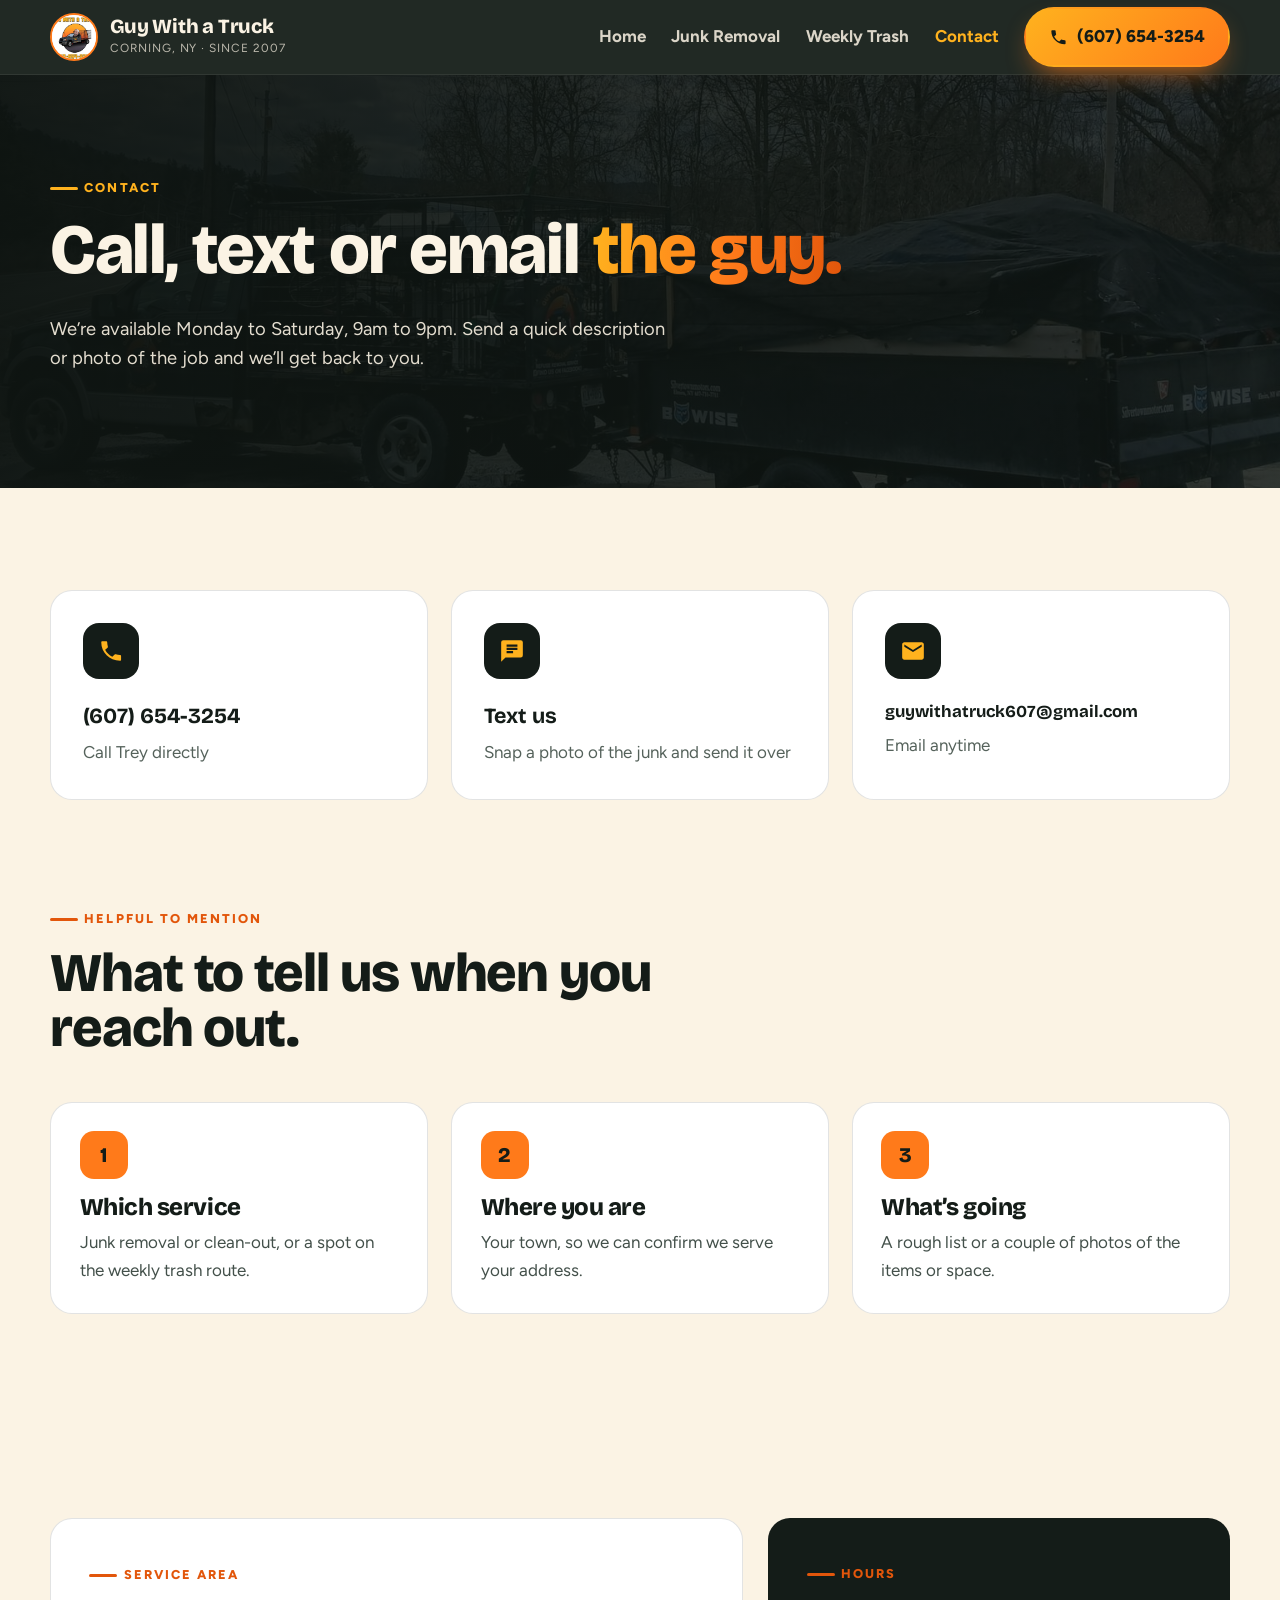
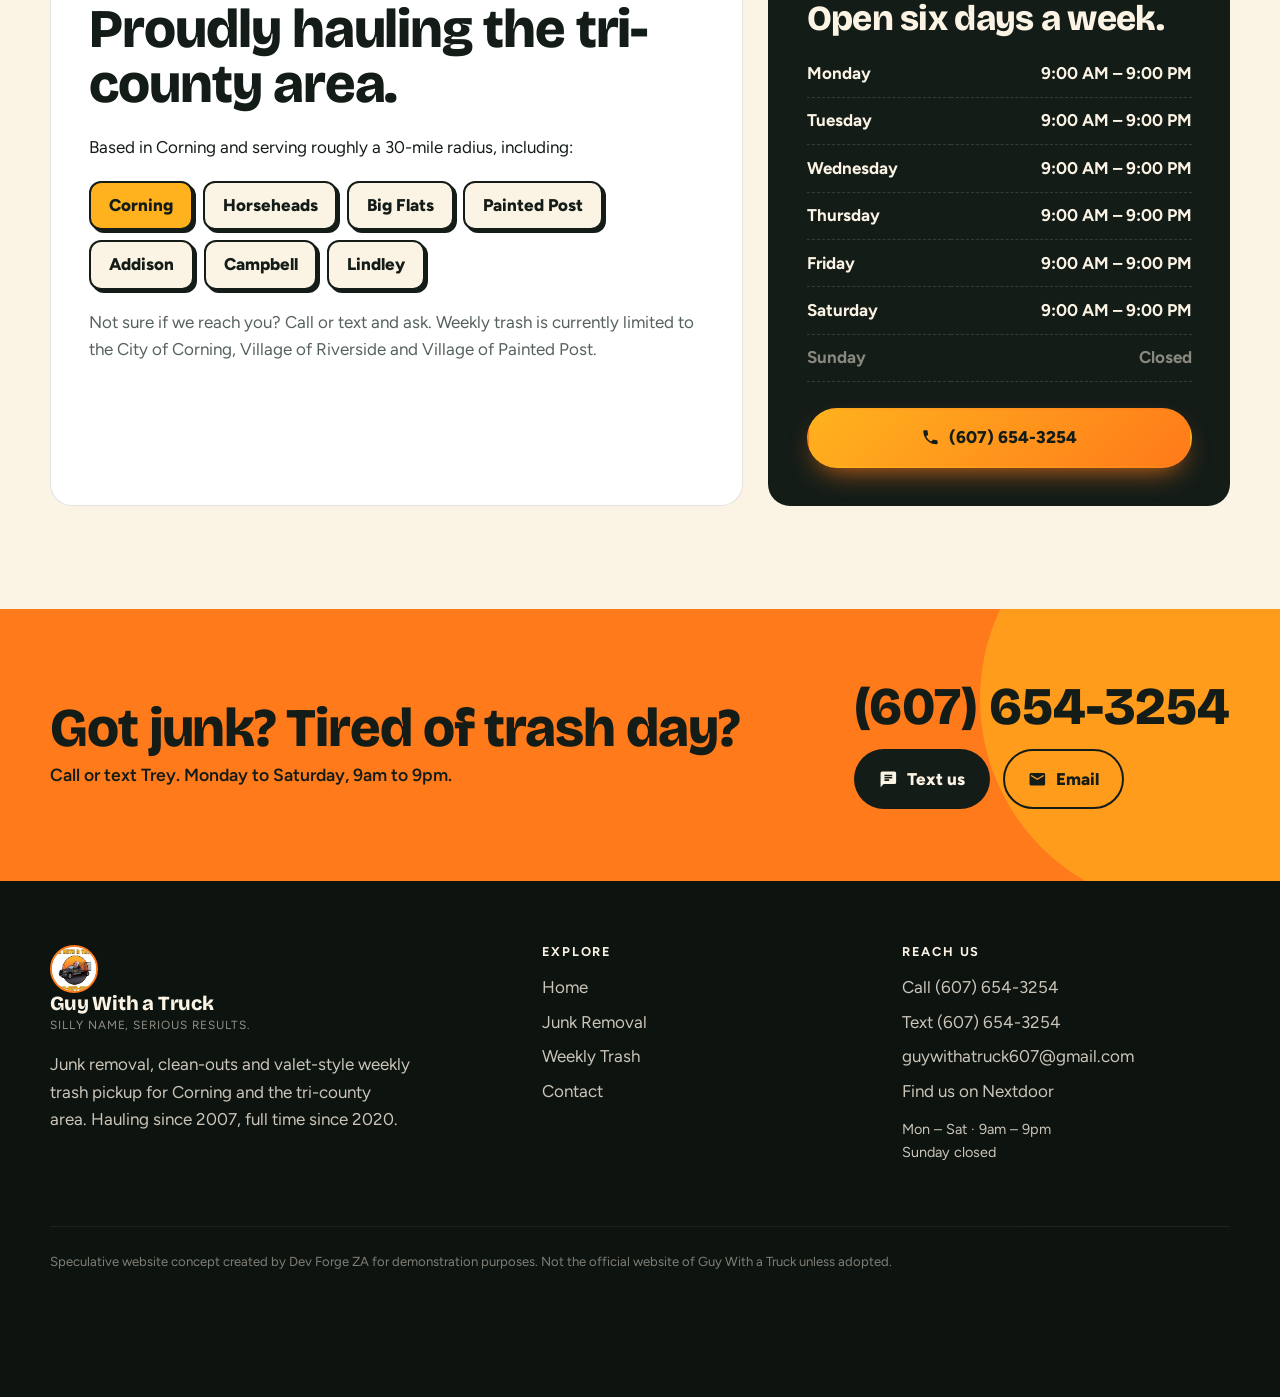
==== contact.html @ 271463fb "Guy With a Truck: premium speculative site (junk removal + weekly trash)" ====
<!DOCTYPE html>
<html lang="en">
<head>
<meta charset="utf-8">
<meta name="viewport" content="width=device-width, initial-scale=1">
<title>Contact | Guy With a Truck · Corning, NY</title>
<meta name="description" content="Call or text Guy With a Truck at (607) 654-3254 or email guywithatruck607@gmail.com. Mon to Sat, 9am to 9pm.">
<meta property="og:title" content="Contact | Guy With a Truck · Corning, NY">
<meta property="og:description" content="Call or text Guy With a Truck at (607) 654-3254 or email guywithatruck607@gmail.com. Mon to Sat, 9am to 9pm.">
<meta property="og:image" content="images/truck-trailer-hero.jpg">
<meta name="theme-color" content="#141c18">
<link rel="icon" href="images/logo.jpg">
<link rel="preconnect" href="https://fonts.googleapis.com">
<link rel="preconnect" href="https://fonts.gstatic.com" crossorigin>
<link href="https://fonts.googleapis.com/css2?family=Bricolage+Grotesque:opsz,wght@12..96,700;12..96,800&family=Figtree:wght@400;600;700;800&display=swap" rel="stylesheet">
<link rel="stylesheet" href="styles.css">
<script type="application/ld+json">{"@context":"https://schema.org","@type":"LocalBusiness","name":"Guy With a Truck","telephone":"+1-607-654-3254","email":"guywithatruck607@gmail.com","address":{"@type":"PostalAddress","addressLocality":"Corning","addressRegion":"NY","addressCountry":"US"},"areaServed":["Corning, NY","Horseheads, NY","Big Flats, NY","Painted Post, NY","Addison, NY","Campbell, NY","Lindley, NY"],"openingHours":"Mo-Sa 09:00-21:00","image":"images/truck-trailer-hero.jpg"}</script>
</head>
<body>
<header class="site-header">
  <div class="wrap nav-bar">
    <a class="brand" href="index.html"><img src="images/logo.jpg" alt="Guy With a Truck logo" width="48" height="48"><span><strong>Guy With a Truck</strong><small>Corning, NY · Since 2007</small></span></a>
    <button class="nav-toggle" type="button" aria-expanded="false" aria-controls="site-nav" aria-label="Open menu"><svg viewBox="0 0 24 24" aria-hidden="true"><path d="M4 7h16v2H4zm0 4h16v2H4zm0 4h16v2H4z"/></svg></button>
    <nav class="nav-links" id="site-nav"><a href="index.html">Home</a><a href="junk-removal.html">Junk Removal</a><a href="weekly-trash.html">Weekly Trash</a><a href="contact.html" aria-current="page">Contact</a><a class="btn btn-sun" href="tel:+16076543254"><svg viewBox="0 0 24 24" aria-hidden="true"><path d="M6.6 10.8c1.4 2.8 3.8 5.1 6.6 6.6l2.2-2.2c.3-.3.7-.4 1.1-.2 1.2.4 2.5.6 3.8.6.6 0 1 .4 1 1V20c0 .6-.4 1-1 1C10.6 21 3 13.4 3 4c0-.6.4-1 1-1h3.5c.6 0 1 .4 1 1 0 1.3.2 2.6.6 3.8.1.4 0 .8-.3 1.1L6.6 10.8z"/></svg> (607) 654-3254</a></nav>
  </div>
</header>
<main>

<section class="page-hero">
  <img class="bg" src="images/truck-trailer-hero.jpg" alt="" width="1536" height="1080">
  <div class="wrap">
    <span class="eyebrow">Contact</span>
    <h1>Call, text or email <span class="sun-text">the guy.</span></h1>
    <p>We’re available Monday to Saturday, 9am to 9pm. Send a quick description or photo of the job and we’ll get back to you.</p>
  </div>
</section>
<section class="section">
  <div class="wrap">
    <div class="tiles">
      <a class="tile" href="tel:+16076543254"><span class="ic"><svg viewBox="0 0 24 24" aria-hidden="true"><path d="M6.6 10.8c1.4 2.8 3.8 5.1 6.6 6.6l2.2-2.2c.3-.3.7-.4 1.1-.2 1.2.4 2.5.6 3.8.6.6 0 1 .4 1 1V20c0 .6-.4 1-1 1C10.6 21 3 13.4 3 4c0-.6.4-1 1-1h3.5c.6 0 1 .4 1 1 0 1.3.2 2.6.6 3.8.1.4 0 .8-.3 1.1L6.6 10.8z"/></svg></span><strong>(607) 654-3254</strong><span>Call Trey directly</span></a>
      <a class="tile" href="sms:+16076543254"><span class="ic"><svg viewBox="0 0 24 24" aria-hidden="true"><path d="M20 2H4a2 2 0 0 0-2 2v18l4-4h14a2 2 0 0 0 2-2V4a2 2 0 0 0-2-2zM7 9h10v2H7V9zm6 5H7v-2h6v2zm4-6H7V6h10v2z"/></svg></span><strong>Text us</strong><span>Snap a photo of the junk and send it over</span></a>
      <a class="tile" href="mailto:guywithatruck607@gmail.com"><span class="ic"><svg viewBox="0 0 24 24" aria-hidden="true"><path d="M20 4H4c-1.1 0-2 .9-2 2v12c0 1.1.9 2 2 2h16c1.1 0 2-.9 2-2V6c0-1.1-.9-2-2-2zm0 4-8 5-8-5V6l8 5 8-5v2z"/></svg></span><strong style="font-size:1.05rem">guywithatruck607@gmail.com</strong><span>Email anytime</span></a>
    </div>
  </div>
</section>
<section class="section" style="padding-top:0">
  <div class="wrap">
    <div class="section-head"><span class="eyebrow">Helpful to mention</span><h2>What to tell us when you reach out.</h2></div>
    <div class="steps">
      <div class="step"><h3>Which service</h3><p>Junk removal or clean-out, or a spot on the weekly trash route.</p></div>
      <div class="step"><h3>Where you are</h3><p>Your town, so we can confirm we serve your address.</p></div>
      <div class="step"><h3>What’s going</h3><p>A rough list or a couple of photos of the items or space.</p></div>
    </div>
  </div>
</section>

<section class="section" id="area">
  <div class="wrap area-grid">
    <div class="panel">
      <span class="eyebrow">Service area</span>
      <h2>Proudly hauling the tri-county area.</h2>
      <p>Based in Corning and serving roughly a 30-mile radius, including:</p>
      <div class="towns"><span class="home">Corning</span><span class="">Horseheads</span><span class="">Big Flats</span><span class="">Painted Post</span><span class="">Addison</span><span class="">Campbell</span><span class="">Lindley</span></div>
      <p style="margin:0;color:#55625b">Not sure if we reach you? Call or text and ask. Weekly trash is currently limited to the City of Corning, Village of Riverside and Village of Painted Post.</p>
    </div>
    <div class="panel dark-panel">
      <span class="eyebrow">Hours</span>
      <h2 style="font-size:2.2rem">Open six days a week.</h2>
      <table class="hours"><tr><td>Monday</td><td>9:00 AM – 9:00 PM</td></tr><tr><td>Tuesday</td><td>9:00 AM – 9:00 PM</td></tr><tr><td>Wednesday</td><td>9:00 AM – 9:00 PM</td></tr><tr><td>Thursday</td><td>9:00 AM – 9:00 PM</td></tr><tr><td>Friday</td><td>9:00 AM – 9:00 PM</td></tr><tr><td>Saturday</td><td>9:00 AM – 9:00 PM</td></tr><tr class="off"><td>Sunday</td><td>Closed</td></tr></table>
      <a class="btn btn-sun" style="margin-top:1.6rem;width:100%" href="tel:+16076543254"><svg viewBox="0 0 24 24" aria-hidden="true"><path d="M6.6 10.8c1.4 2.8 3.8 5.1 6.6 6.6l2.2-2.2c.3-.3.7-.4 1.1-.2 1.2.4 2.5.6 3.8.6.6 0 1 .4 1 1V20c0 .6-.4 1-1 1C10.6 21 3 13.4 3 4c0-.6.4-1 1-1h3.5c.6 0 1 .4 1 1 0 1.3.2 2.6.6 3.8.1.4 0 .8-.3 1.1L6.6 10.8z"/></svg> (607) 654-3254</a>
    </div>
  </div>
</section>

<section class="cta-band">
  <div class="wrap cta-inner">
    <div>
      <h2>Got junk? Tired of trash day?</h2>
      <p>Call or text Trey. Monday to Saturday, 9am to 9pm.</p>
    </div>
    <div>
      <a class="cta-phone" href="tel:+16076543254">(607) 654-3254</a>
      <div class="cta-row" style="margin-top:1rem"><a class="btn btn-dark" href="sms:+16076543254"><svg viewBox="0 0 24 24" aria-hidden="true"><path d="M20 2H4a2 2 0 0 0-2 2v18l4-4h14a2 2 0 0 0 2-2V4a2 2 0 0 0-2-2zM7 9h10v2H7V9zm6 5H7v-2h6v2zm4-6H7V6h10v2z"/></svg> Text us</a><a class="btn btn-line" href="mailto:guywithatruck607@gmail.com"><svg viewBox="0 0 24 24" aria-hidden="true"><path d="M20 4H4c-1.1 0-2 .9-2 2v12c0 1.1.9 2 2 2h16c1.1 0 2-.9 2-2V6c0-1.1-.9-2-2-2zm0 4-8 5-8-5V6l8 5 8-5v2z"/></svg> Email</a></div>
    </div>
  </div>
</section>
</main>
<footer class="site-footer">
  <div class="wrap">
    <div class="footer-grid">
      <div class="footer-brand">
        <a class="brand" href="index.html"><img src="images/logo.jpg" alt="" width="48" height="48"><span><strong style="color:#fbf3e4">Guy With a Truck</strong><small>Silly name, serious results.</small></span></a>
        <p style="margin-top:1rem">Junk removal, clean-outs and valet-style weekly trash pickup for Corning and the tri-county area. Hauling since 2007, full time since 2020.</p>
      </div>
      <div>
        <h4>Explore</h4>
        <a href="index.html">Home</a><a href="junk-removal.html">Junk Removal</a><a href="weekly-trash.html">Weekly Trash</a><a href="contact.html">Contact</a>
      </div>
      <div>
        <h4>Reach us</h4>
        <a href="tel:+16076543254">Call (607) 654-3254</a>
        <a href="sms:+16076543254">Text (607) 654-3254</a>
        <a href="mailto:guywithatruck607@gmail.com">guywithatruck607@gmail.com</a>
        <a href="https://nextdoor.com/pages/guy-with-a-truck-corning-ny/" target="_blank" rel="noopener">Find us on Nextdoor</a>
        <p style="margin-top:.8rem;font-size:.9rem">Mon – Sat · 9am – 9pm<br>Sunday closed</p>
      </div>
    </div>
    <p class="disclaimer">Speculative website concept created by Dev Forge ZA for demonstration purposes. Not the official website of Guy With a Truck unless adopted.</p>
  </div>
</footer>
<div class="mobile-callbar" aria-label="Quick contact">
  <a class="btn btn-sun" href="tel:+16076543254"><svg viewBox="0 0 24 24" aria-hidden="true"><path d="M6.6 10.8c1.4 2.8 3.8 5.1 6.6 6.6l2.2-2.2c.3-.3.7-.4 1.1-.2 1.2.4 2.5.6 3.8.6.6 0 1 .4 1 1V20c0 .6-.4 1-1 1C10.6 21 3 13.4 3 4c0-.6.4-1 1-1h3.5c.6 0 1 .4 1 1 0 1.3.2 2.6.6 3.8.1.4 0 .8-.3 1.1L6.6 10.8z"/></svg> Call</a>
  <a class="btn btn-line" style="color:#fbf3e4" href="sms:+16076543254"><svg viewBox="0 0 24 24" aria-hidden="true"><path d="M20 2H4a2 2 0 0 0-2 2v18l4-4h14a2 2 0 0 0 2-2V4a2 2 0 0 0-2-2zM7 9h10v2H7V9zm6 5H7v-2h6v2zm4-6H7V6h10v2z"/></svg> Text</a>
</div>
<script>
(function(){var b=document.querySelector('.nav-toggle'),n=document.getElementById('site-nav');if(b&&n)b.addEventListener('click',function(){var o=n.classList.toggle('is-open');b.setAttribute('aria-expanded',o);b.setAttribute('aria-label',o?'Close menu':'Open menu');});
document.querySelectorAll('.ba').forEach(function(el){var r=el.querySelector('input');if(!r)return;var f=function(){el.style.setProperty('--pos',r.value+'%');};r.addEventListener('input',f);f();});})();
</script>
</body>
</html>
---- styles.css ----
:root{
  --ink:#141c18; --ink-2:#1f2b25; --ink-3:#2c3a33;
  --sun:#ff7a1a; --sun-2:#ffb21e; --sun-deep:#e2560b;
  --paper:#fbf3e4; --paper-2:#f3e6cf; --line:rgba(20,28,24,.12);
  --teal:#5e9c9f; --white:#fff;
  --radius:22px; --shadow:0 24px 60px -24px rgba(10,15,12,.45);
  --display:"Bricolage Grotesque",system-ui,sans-serif;
  --body:"Figtree",system-ui,-apple-system,Segoe UI,sans-serif;
}
*{box-sizing:border-box}
html{scroll-behavior:smooth}
body{margin:0;font-family:var(--body);font-size:17px;line-height:1.6;color:var(--ink);background:var(--paper);-webkit-font-smoothing:antialiased}
img{max-width:100%;height:auto;display:block}
a{color:inherit}
.wrap{width:min(1180px,100% - 40px);margin-inline:auto}
h1,h2,h3,h4{font-family:var(--display);line-height:1.02;letter-spacing:-.02em;margin:0 0 .4em}
h1{font-size:clamp(2.7rem,7vw,5.6rem);font-weight:800}
h2{font-size:clamp(2rem,4.4vw,3.4rem);font-weight:800}
h3{font-size:1.5rem;font-weight:800}
p{margin:0 0 1em}
.eyebrow{display:inline-flex;align-items:center;gap:.5em;font-weight:800;font-size:.8rem;letter-spacing:.16em;text-transform:uppercase;color:var(--sun-deep);margin-bottom:1rem}
.eyebrow::before{content:"";width:28px;height:3px;border-radius:3px;background:currentColor}
.sun-text{background:linear-gradient(95deg,var(--sun-2),var(--sun) 55%,var(--sun-deep));-webkit-background-clip:text;background-clip:text;color:transparent}
svg{width:1.1em;height:1.1em;fill:currentColor;flex:none}

/* buttons */
.btn{display:inline-flex;align-items:center;justify-content:center;gap:.55em;padding:.85em 1.35em;border-radius:999px;font-weight:800;text-decoration:none;border:2px solid transparent;transition:transform .15s,box-shadow .15s,background .15s;white-space:nowrap}
.btn:hover{transform:translateY(-2px)}
.btn-sun{background:linear-gradient(135deg,var(--sun-2),var(--sun));color:var(--ink);box-shadow:0 12px 28px -12px rgba(255,122,26,.9)}
.btn-dark{background:var(--ink);color:var(--paper)}
.btn-line{border-color:currentColor;color:inherit;background:transparent}
.btn-lg{font-size:1.08rem;padding:1em 1.6em}

/* header */
.site-header{position:sticky;top:0;z-index:50;background:rgba(20,28,24,.94);backdrop-filter:blur(10px);color:var(--paper);border-bottom:1px solid rgba(255,255,255,.07)}
.nav-bar{display:flex;align-items:center;justify-content:space-between;gap:1rem;min-height:74px}
.brand{display:flex;align-items:center;gap:.75rem;text-decoration:none}
.brand img{width:48px;height:48px;border-radius:50%;object-fit:cover;object-position:50% 30%;border:2px solid var(--sun);background:#fff}
.brand strong{display:block;font-family:var(--display);font-size:1.25rem;font-weight:800;letter-spacing:-.01em;line-height:1}
.brand small{display:block;font-size:.74rem;opacity:.7;letter-spacing:.08em;text-transform:uppercase;margin-top:3px}
.nav-links{display:flex;align-items:center;gap:1.6rem}
.nav-links a:not(.btn){text-decoration:none;font-weight:700;opacity:.85}
.nav-links a:not(.btn):hover,.nav-links a[aria-current]{opacity:1;color:var(--sun-2)}
.nav-toggle{display:none;background:none;border:0;color:var(--paper);padding:.4rem;cursor:pointer}
.nav-toggle svg{width:30px;height:30px}

/* hero */
.hero{position:relative;color:var(--paper);background:radial-gradient(900px 500px at 85% 20%,rgba(255,138,31,.28),transparent 60%),radial-gradient(700px 400px at 0% 100%,rgba(94,156,159,.18),transparent 60%),var(--ink);overflow:hidden}
.hero-grid{display:grid;grid-template-columns:1.05fr .95fr;gap:clamp(2rem,4vw,4rem);align-items:center;padding:clamp(3.5rem,7vw,6rem) 0 clamp(4rem,7vw,6rem)}
.hero .eyebrow{color:var(--sun-2)}
.hero-lead{font-size:clamp(1.08rem,1.5vw,1.22rem);max-width:560px;opacity:.9}
.cta-row{display:flex;flex-wrap:wrap;gap:.8rem;margin:1.8rem 0 0}
.hero-tags{display:flex;flex-wrap:wrap;gap:.6rem;margin-top:2rem}
.hero-tags span{padding:.45em .9em;border-radius:999px;background:rgba(255,255,255,.08);border:1px solid rgba(255,255,255,.18);font-weight:700;font-size:.86rem}
.hero-media{position:relative}
.hero-frame{border-radius:28px;overflow:hidden;border:6px solid var(--paper);box-shadow:0 40px 80px -30px rgba(0,0,0,.8);transform:rotate(2deg);aspect-ratio:4/3.4}
.hero-frame img{width:100%;height:100%;object-fit:cover;object-position:30% 55%}
.hero-mini{position:absolute;left:-36px;bottom:-34px;width:42%;border-radius:20px;overflow:hidden;border:6px solid var(--paper);box-shadow:var(--shadow);transform:rotate(-5deg);aspect-ratio:3/4}
.hero-mini img{width:100%;height:100%;object-fit:cover}
.sticker{position:absolute;right:-18px;top:-40px;width:150px;height:150px;border-radius:50%;background:linear-gradient(140deg,var(--sun-2),var(--sun));color:var(--ink);display:grid;place-items:center;text-align:center;transform:rotate(-10deg);box-shadow:var(--shadow);border:4px dashed rgba(20,28,24,.35);padding:1rem;z-index:2}
.sticker b{font-family:var(--display);font-size:2.5rem;line-height:.9;display:block}
.sticker span{font-weight:800;font-size:.72rem;letter-spacing:.06em;text-transform:uppercase;line-height:1.2}

.hero-callout{display:flex;align-items:center;gap:1rem;margin-top:1.8rem;padding:1rem 1.2rem;border-radius:18px;background:rgba(255,178,30,.1);border:1px solid rgba(255,178,30,.4);text-decoration:none;max-width:560px;transition:background .15s}
.hero-callout:hover{background:rgba(255,178,30,.18)}
.hero-callout .new{flex:none;background:var(--sun-2);color:var(--ink);font-weight:800;font-size:.72rem;letter-spacing:.1em;text-transform:uppercase;padding:.4em .7em;border-radius:8px}
.hero-callout strong{display:block;font-family:var(--display);font-size:1.12rem;line-height:1.15}
.hero-callout small{display:block;opacity:.75;font-size:.85rem;margin-top:.2rem}

/* town ticker */
.ticker{background:var(--sun);color:var(--ink);overflow:hidden;border-block:3px solid var(--ink)}
.ticker-track{display:flex;gap:2.5rem;width:max-content;padding:.85rem 0;animation:roll 38s linear infinite;font-family:var(--display);font-weight:800;font-size:1.15rem;text-transform:uppercase;letter-spacing:.04em}
.ticker-track span::after{content:"✦";margin-left:2.5rem;opacity:.55}
@keyframes roll{to{transform:translateX(-50%)}}
@media (prefers-reduced-motion:reduce){.ticker-track{animation:none}}

/* sections */
.section{padding:clamp(4rem,8vw,6.5rem) 0}
.section-head{max-width:720px;margin-bottom:2.8rem}
.section-head p{font-size:1.1rem;color:#43504a}
.dark{background:var(--ink);color:var(--paper)}
.dark .section-head p{color:rgba(251,243,228,.75)}
.dark .eyebrow{color:var(--sun-2)}

/* two service tickets */
.duo{display:grid;grid-template-columns:1fr 1fr;gap:1.6rem}
.ticket{position:relative;border-radius:var(--radius);overflow:hidden;display:flex;flex-direction:column;background:var(--white);box-shadow:var(--shadow);text-decoration:none}
.ticket-img{aspect-ratio:4/3;overflow:hidden}
.ticket-img img{width:100%;height:100%;object-fit:cover;transition:transform .5s}
.ticket:hover .ticket-img img{transform:scale(1.04)}
.ticket-body{padding:1.8rem 1.8rem 2rem;display:flex;flex-direction:column;gap:.2rem;flex:1}
.ticket-num{font-family:var(--display);font-weight:800;color:var(--sun-deep);font-size:.95rem;letter-spacing:.1em}
.ticket ul{list-style:none;padding:0;margin:.4rem 0 1.4rem;display:grid;gap:.45rem}
.ticket li{display:flex;gap:.6rem;align-items:flex-start}
.ticket li::before{content:"";flex:none;width:9px;height:9px;margin-top:.55em;border-radius:2px;background:var(--sun);transform:rotate(45deg)}
.ticket .more{margin-top:auto;font-weight:800;display:inline-flex;align-items:center;gap:.4em;color:var(--sun-deep)}
.ticket.hot{background:var(--ink);color:var(--paper)}
.ticket.hot .ticket-num,.ticket.hot .more{color:var(--sun-2)}
.ribbon{position:absolute;top:18px;left:18px;z-index:2;background:var(--sun-2);color:var(--ink);font-weight:800;font-size:.78rem;letter-spacing:.1em;text-transform:uppercase;padding:.45em .9em;border-radius:999px;box-shadow:0 8px 20px -8px rgba(0,0,0,.6)}

/* weekly trash feature */
.trash-feature{position:relative;background:radial-gradient(1200px 500px at 90% -10%,rgba(255,178,30,.25),transparent 60%),var(--ink);color:var(--paper);overflow:hidden}
.trash-grid{display:grid;grid-template-columns:1.15fr .85fr;gap:clamp(2rem,5vw,4.5rem);align-items:center}
.motto{font-family:var(--display);font-weight:800;font-size:clamp(2.3rem,5.2vw,4.3rem);line-height:1;letter-spacing:-.025em;margin:0 0 1.2rem}
.motto q{quotes:"“" "”"}
.since{display:inline-flex;align-items:center;gap:.6rem;background:rgba(255,178,30,.14);border:1px solid rgba(255,178,30,.45);color:var(--sun-2);padding:.45em 1em;border-radius:999px;font-weight:800;font-size:.85rem;letter-spacing:.08em;text-transform:uppercase;margin-bottom:1.4rem}
.checks{display:grid;grid-template-columns:1fr 1fr;gap:.9rem 1.4rem;margin:1.8rem 0 2rem;padding:0;list-style:none}
.checks li{display:flex;gap:.7rem;align-items:flex-start;font-weight:600}
.checks li svg{color:var(--sun-2);width:1.35em;height:1.35em;margin-top:.1em}
.price-card{background:var(--paper);color:var(--ink);border-radius:var(--radius);padding:2rem;box-shadow:var(--shadow);position:relative}
.price-card .logo-bubble{width:120px;height:120px;border-radius:50%;object-fit:cover;object-position:50% 35%;border:4px solid var(--sun);margin:-80px auto 1rem;background:#fff}
.price{font-family:var(--display);font-weight:800;font-size:3.4rem;line-height:1;text-align:center}
.price small{font-size:1rem;font-weight:700;color:#55625b;margin-left:.2rem}
.price-note{text-align:center;color:#55625b;font-size:.92rem;margin:.4rem 0 1.4rem}
.route{border-top:1px dashed var(--line);padding-top:1.2rem;margin-top:1.2rem}
.route h4{font-size:.8rem;letter-spacing:.14em;text-transform:uppercase;color:var(--sun-deep);font-family:var(--body);font-weight:800;margin-bottom:.6rem}
.route ul{margin:0;padding:0;list-style:none;display:grid;gap:.35rem;font-weight:700}
.price-card .btn{width:100%;margin-top:1.4rem}
.limited{font-size:.85rem;text-align:center;margin:.8rem 0 0;color:#55625b}

/* before / after */
.ba-grid{display:grid;grid-template-columns:1fr 1.1fr;gap:clamp(2rem,5vw,4rem);align-items:center}
.ba{position:relative;border-radius:var(--radius);overflow:hidden;aspect-ratio:3/4;box-shadow:var(--shadow);user-select:none;--pos:50%}
.ba img{position:absolute;inset:0;width:100%;height:100%;object-fit:cover}
.ba .after{clip-path:inset(0 0 0 var(--pos))}
.ba input{position:absolute;inset:0;width:100%;height:100%;opacity:0;cursor:ew-resize;margin:0}
.ba .handle{position:absolute;top:0;bottom:0;left:var(--pos);width:4px;background:var(--sun-2);transform:translateX(-50%);pointer-events:none}
.ba .handle::after{content:"⇆";position:absolute;top:50%;left:50%;transform:translate(-50%,-50%);width:52px;height:52px;border-radius:50%;background:var(--sun-2);color:var(--ink);display:grid;place-items:center;font-weight:800;font-size:1.3rem;box-shadow:0 8px 20px rgba(0,0,0,.35)}
.ba .tag{position:absolute;top:14px;padding:.35em .8em;border-radius:999px;font-weight:800;font-size:.75rem;letter-spacing:.12em;text-transform:uppercase;background:rgba(20,28,24,.8);color:var(--paper);pointer-events:none}
.ba .tag.l{left:14px}.ba .tag.r{right:14px;background:var(--sun-2);color:var(--ink)}
.spec-list{display:grid;grid-template-columns:1fr 1fr;gap:.8rem;margin:1.6rem 0 2rem}
.spec-list div{background:var(--white);border:1px solid var(--line);border-radius:16px;padding:1rem 1.1rem;font-weight:800;display:flex;align-items:center;gap:.7rem}
.spec-list svg{color:var(--sun-deep);width:1.5em;height:1.5em}

/* story timeline */
.story-grid{display:grid;grid-template-columns:.9fr 1.1fr;gap:clamp(2rem,5vw,4.5rem);align-items:start}
.story-photo{position:relative}
.story-photo img{border-radius:var(--radius);box-shadow:var(--shadow);aspect-ratio:4/5;object-fit:cover;width:100%}
.story-photo .caption{position:absolute;left:-14px;bottom:28px;background:var(--sun-2);color:var(--ink);font-family:var(--display);font-weight:800;padding:.7rem 1.1rem;border-radius:14px;transform:rotate(-3deg);box-shadow:var(--shadow);font-size:1.1rem}
.timeline{list-style:none;padding:0;margin:2rem 0 0;position:relative}
.timeline::before{content:"";position:absolute;left:44px;top:8px;bottom:8px;width:3px;background:repeating-linear-gradient(var(--sun) 0 10px,transparent 10px 18px)}
.timeline li{display:grid;grid-template-columns:90px 1fr;gap:1.2rem;padding-bottom:1.8rem;position:relative}
.timeline .yr{font-family:var(--display);font-weight:800;font-size:1.05rem;background:var(--ink);color:var(--sun-2);border-radius:12px;height:44px;display:grid;place-items:center;position:relative;z-index:1}
.timeline h3{font-size:1.25rem;margin-bottom:.2rem}
.timeline p{margin:0;color:#43504a}

/* favorites / reviews */
.fav-band{display:grid;grid-template-columns:auto 1fr;gap:2.5rem;align-items:center;background:linear-gradient(120deg,var(--sun-2),var(--sun));color:var(--ink);border-radius:28px;padding:clamp(1.8rem,4vw,3rem);margin-bottom:3rem}
.fav-num{font-family:var(--display);font-weight:800;font-size:clamp(5rem,12vw,8.5rem);line-height:.8}
.fav-band h3{font-size:clamp(1.5rem,3vw,2.2rem);margin-bottom:.4rem}
.fav-band p{margin:0;font-weight:600}
.reviews{display:grid;grid-template-columns:repeat(3,1fr);gap:1.4rem}
.review{background:var(--ink-2);border:1px solid rgba(255,255,255,.08);border-radius:var(--radius);padding:1.8rem;display:flex;flex-direction:column}
.review .q{font-family:var(--display);font-size:4rem;line-height:.6;color:var(--sun-2);height:1.6rem}
.review blockquote{margin:0 0 1.2rem;font-size:1.08rem;flex:1}
.review cite{font-style:normal;font-weight:800;font-size:.82rem;letter-spacing:.1em;text-transform:uppercase;color:rgba(251,243,228,.6)}

/* gallery strip */
.strip{display:grid;grid-template-columns:repeat(4,1fr);gap:1rem}
.strip figure{margin:0;border-radius:18px;overflow:hidden;aspect-ratio:3/4;position:relative;box-shadow:0 14px 30px -18px rgba(0,0,0,.5)}
.strip img{width:100%;height:100%;object-fit:cover}
.strip figcaption{position:absolute;left:10px;right:10px;bottom:10px;background:rgba(20,28,24,.82);color:var(--paper);font-size:.82rem;font-weight:700;padding:.45em .7em;border-radius:10px}

/* area + hours */
.area-grid{display:grid;grid-template-columns:1.2fr .8fr;gap:1.6rem}
.panel{background:var(--white);border:1px solid var(--line);border-radius:var(--radius);padding:clamp(1.6rem,3vw,2.4rem)}
.towns{display:flex;flex-wrap:wrap;gap:.6rem;margin:1.2rem 0}
.towns span{padding:.55em 1.05em;border-radius:12px;background:var(--paper);border:2px solid var(--ink);font-weight:800;box-shadow:3px 3px 0 var(--ink)}
.towns span.home{background:var(--sun-2)}
.hours{width:100%;border-collapse:collapse;margin-top:.8rem}
.hours td{padding:.6rem 0;border-bottom:1px dashed var(--line);font-weight:700}
.hours td:last-child{text-align:right}
.hours tr.off td{color:#8a938e}
.panel.dark-panel{background:var(--ink);color:var(--paper);border:0}
.panel.dark-panel .hours td{border-color:rgba(255,255,255,.14)}
.panel.dark-panel .hours tr.off td{color:rgba(251,243,228,.5)}

/* CTA */
.cta-band{background:var(--sun);color:var(--ink);position:relative;overflow:hidden}
.cta-band::after{content:"";position:absolute;right:-120px;top:-120px;width:420px;height:420px;border-radius:50%;background:var(--sun-2);opacity:.6}
.cta-inner{position:relative;z-index:1;display:flex;align-items:center;justify-content:space-between;gap:2rem;flex-wrap:wrap;padding:clamp(3rem,6vw,4.5rem) 0}
.cta-inner h2{margin:0 0 .3rem}
.cta-inner p{margin:0;font-weight:600;font-size:1.1rem}
.cta-phone{font-family:var(--display);font-weight:800;font-size:clamp(2rem,4.5vw,3.3rem);text-decoration:none;display:block;line-height:1}

/* page hero (inner pages) */
.page-hero{background:var(--ink);color:var(--paper);position:relative;overflow:hidden;isolation:isolate}
.page-hero img.bg{position:absolute;inset:0;width:100%;height:100%;object-fit:cover;z-index:-2;opacity:.45}
.page-hero::before{content:"";position:absolute;inset:0;z-index:-1;background:linear-gradient(100deg,rgba(14,20,17,.95),rgba(14,20,17,.55))}
.page-hero .wrap{padding:clamp(3.5rem,8vw,6rem) 0}
.page-hero h1{font-size:clamp(2.4rem,6vw,4.4rem);max-width:820px}
.page-hero p{max-width:620px;font-size:1.15rem;opacity:.9}
.page-hero .eyebrow{color:var(--sun-2)}

/* steps */
.steps{display:grid;grid-template-columns:repeat(3,1fr);gap:1.4rem;counter-reset:s}
.step{background:var(--white);border-radius:var(--radius);padding:1.8rem;border:1px solid var(--line);position:relative}
.step::before{counter-increment:s;content:counter(s);font-family:var(--display);font-weight:800;font-size:1.3rem;width:48px;height:48px;border-radius:14px;background:var(--sun);display:grid;place-items:center;margin-bottom:1rem}
.step p{margin:0;color:#43504a}

.two-col{display:grid;grid-template-columns:1fr 1fr;gap:clamp(2rem,5vw,4rem);align-items:center}
.photo-stack{position:relative;min-height:520px}
.photo-stack img{position:absolute;border-radius:var(--radius);box-shadow:var(--shadow);object-fit:cover;border:6px solid var(--paper)}
.photo-stack img:nth-child(1){width:68%;aspect-ratio:3/4;top:0;left:0;transform:rotate(-3deg)}
.photo-stack img:nth-child(2){width:58%;aspect-ratio:3/4;bottom:0;right:0;transform:rotate(4deg)}
.flyer{border-radius:var(--radius);box-shadow:var(--shadow);max-width:420px;margin-inline:auto;transform:rotate(2deg);border:6px solid #fff}

/* contact tiles */
.tiles{display:grid;grid-template-columns:repeat(3,1fr);gap:1.4rem}
.tile{background:var(--white);border:1px solid var(--line);border-radius:var(--radius);padding:2rem;text-decoration:none;display:flex;flex-direction:column;gap:.4rem;transition:transform .15s,box-shadow .15s}
.tile:hover{transform:translateY(-4px);box-shadow:var(--shadow)}
.tile .ic{width:56px;height:56px;border-radius:16px;background:var(--ink);color:var(--sun-2);display:grid;place-items:center;margin-bottom:.8rem}
.tile .ic svg{width:26px;height:26px}
.tile strong{font-family:var(--display);font-size:1.35rem;word-break:break-word}
.tile span{color:#55625b}

/* footer */
.site-footer{background:#0d130f;color:rgba(251,243,228,.8);padding:4rem 0 7rem}
.footer-grid{display:grid;grid-template-columns:1.4fr 1fr 1fr;gap:2rem}
.site-footer h4{color:var(--paper);font-family:var(--body);font-size:.8rem;letter-spacing:.14em;text-transform:uppercase;margin-bottom:1rem}
.site-footer a{display:block;text-decoration:none;margin-bottom:.45rem}
.site-footer a:hover{color:var(--sun-2)}
.footer-brand p{max-width:360px}
.disclaimer{margin-top:3rem;padding-top:1.5rem;border-top:1px solid rgba(255,255,255,.1);font-size:.82rem;opacity:.6}

/* mobile call bar */
.mobile-callbar{display:none}

@media (max-width:980px){
  .hero-grid,.duo,.trash-grid,.ba-grid,.story-grid,.area-grid,.two-col{grid-template-columns:1fr}
  .reviews,.steps,.tiles{grid-template-columns:1fr}
  .strip{grid-template-columns:repeat(2,1fr)}
  .price-card{margin-top:3.5rem}
  .footer-grid{grid-template-columns:1fr 1fr}
  .footer-brand{grid-column:1/-1}
}
@media (max-width:820px){
  .nav-toggle{display:block}
  .nav-links{position:absolute;top:100%;left:0;right:0;background:var(--ink);flex-direction:column;align-items:stretch;gap:0;padding:.5rem 20px 1.2rem;display:none;border-bottom:3px solid var(--sun)}
  .nav-links.is-open{display:flex}
  .nav-links a:not(.btn){padding:.9rem 0;border-bottom:1px solid rgba(255,255,255,.08)}
  .nav-links .btn{margin-top:1rem}
  .sticker{width:124px;height:124px;right:-6px;top:-34px;padding:.6rem}
  .sticker b{font-size:1.8rem}
  .sticker span{font-size:.56rem}
  .hero-mini{left:-8px;bottom:-26px;width:38%}
  .hero-media{margin:1rem 8px 2rem}
  .checks,.spec-list{grid-template-columns:1fr}
  .fav-band{grid-template-columns:1fr;gap:1rem}
  .photo-stack{min-height:420px}
  .mobile-callbar{display:grid;grid-template-columns:1fr 1fr;gap:.6rem;position:fixed;left:0;right:0;bottom:0;z-index:60;padding:.7rem .8rem calc(.7rem + env(safe-area-inset-bottom));background:rgba(20,28,24,.97);border-top:3px solid var(--sun)}
  .mobile-callbar .btn{padding:.85em .5em}
  body{font-size:16px}
}
@media (max-width:520px){
  .hero-callout{flex-direction:column;align-items:flex-start;gap:.6rem}
  .footer-grid{grid-template-columns:1fr}
  .strip{grid-template-columns:1fr 1fr;gap:.6rem}
  .hero-tags span{font-size:.8rem}
}
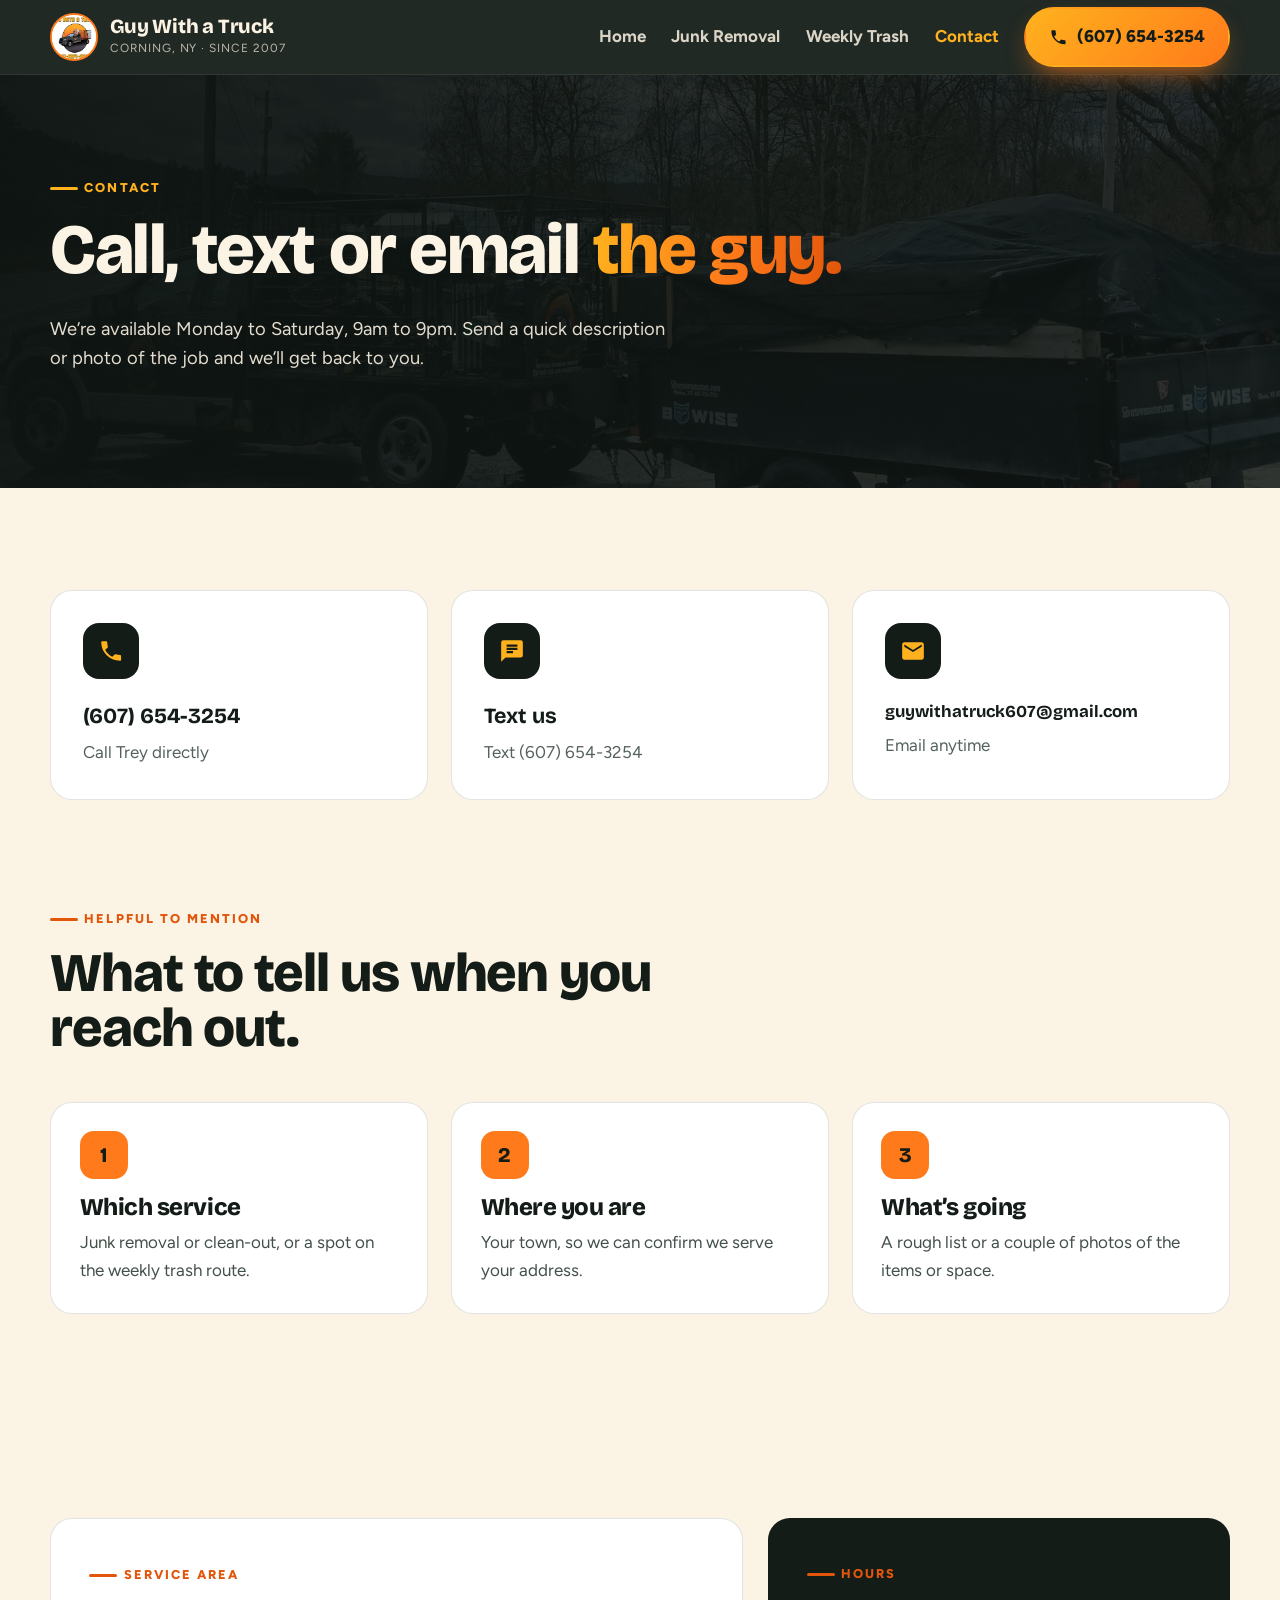
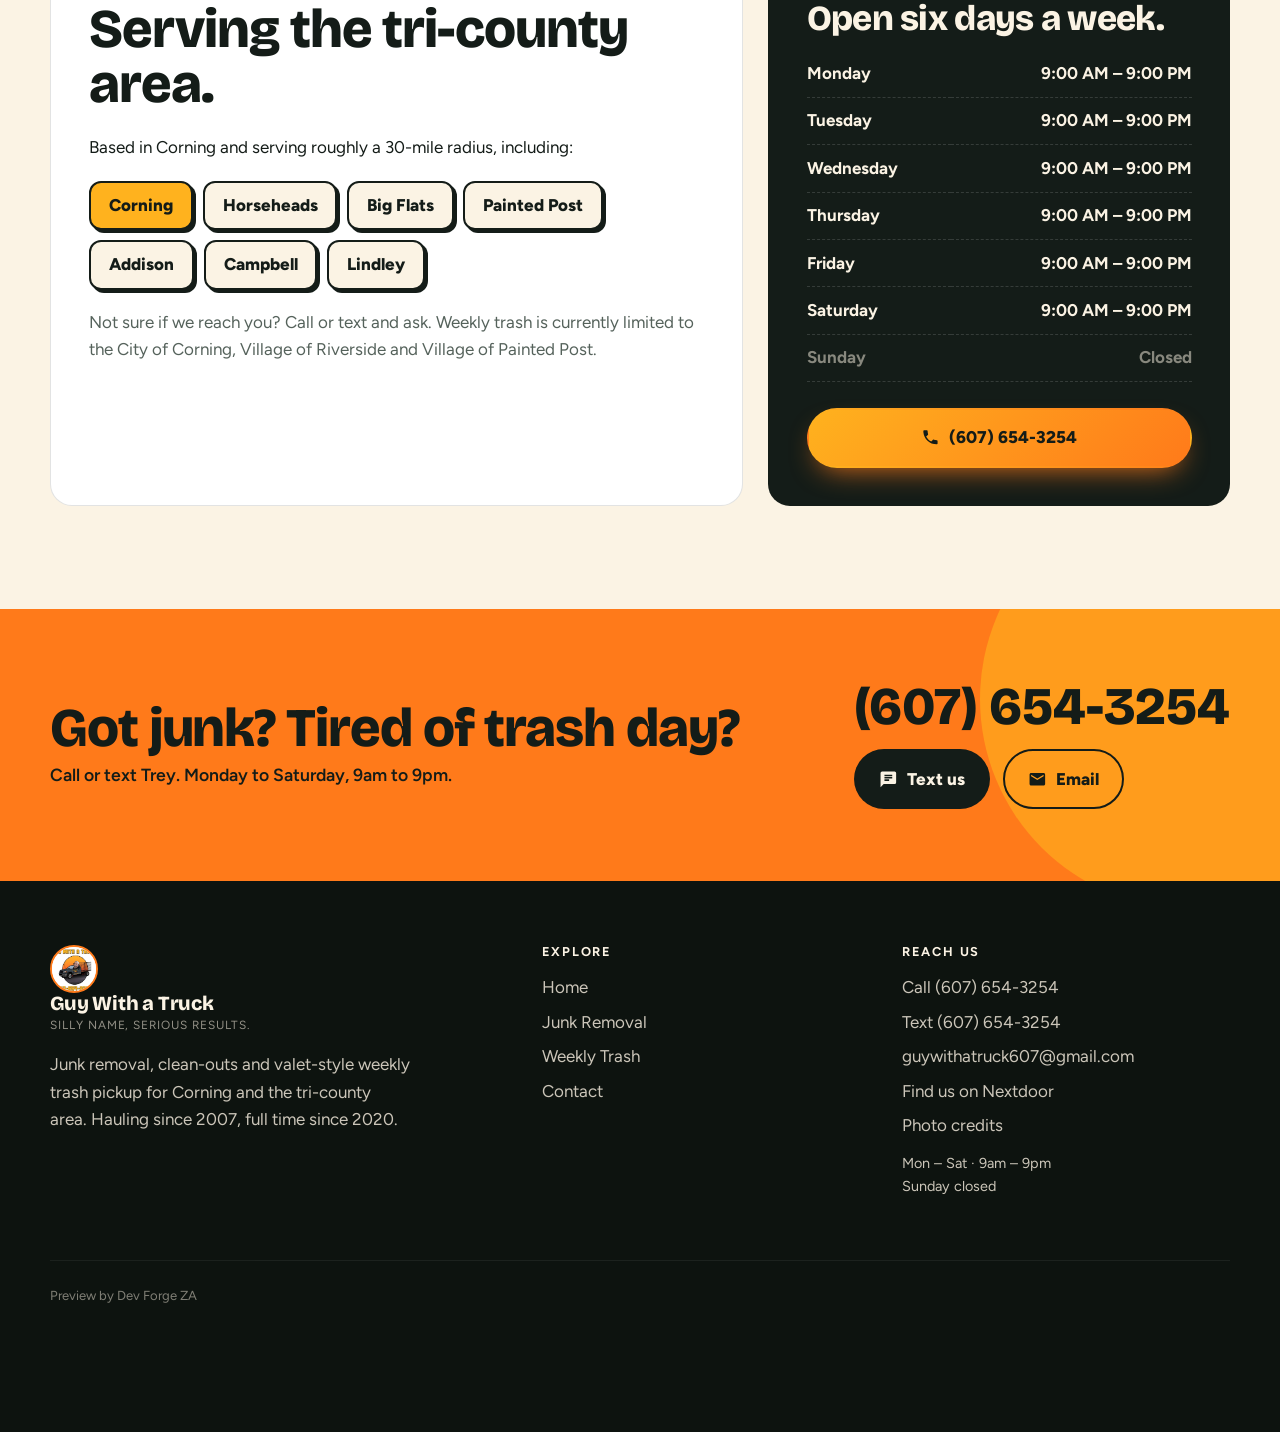
==== commit 6952f66f: "QA fixes: remove trash price, blur plates/sign, root SOURCES.txt, disclaimer, sourced copy only, mob" ====
--- a/contact.html
+++ b/contact.html
@@ -38,7 +38,7 @@
   <div class="wrap">
     <div class="tiles">
       <a class="tile" href="tel:+16076543254"><span class="ic"><svg viewBox="0 0 24 24" aria-hidden="true"><path d="M6.6 10.8c1.4 2.8 3.8 5.1 6.6 6.6l2.2-2.2c.3-.3.7-.4 1.1-.2 1.2.4 2.5.6 3.8.6.6 0 1 .4 1 1V20c0 .6-.4 1-1 1C10.6 21 3 13.4 3 4c0-.6.4-1 1-1h3.5c.6 0 1 .4 1 1 0 1.3.2 2.6.6 3.8.1.4 0 .8-.3 1.1L6.6 10.8z"/></svg></span><strong>(607) 654-3254</strong><span>Call Trey directly</span></a>
-      <a class="tile" href="sms:+16076543254"><span class="ic"><svg viewBox="0 0 24 24" aria-hidden="true"><path d="M20 2H4a2 2 0 0 0-2 2v18l4-4h14a2 2 0 0 0 2-2V4a2 2 0 0 0-2-2zM7 9h10v2H7V9zm6 5H7v-2h6v2zm4-6H7V6h10v2z"/></svg></span><strong>Text us</strong><span>Snap a photo of the junk and send it over</span></a>
+      <a class="tile" href="sms:+16076543254"><span class="ic"><svg viewBox="0 0 24 24" aria-hidden="true"><path d="M20 2H4a2 2 0 0 0-2 2v18l4-4h14a2 2 0 0 0 2-2V4a2 2 0 0 0-2-2zM7 9h10v2H7V9zm6 5H7v-2h6v2zm4-6H7V6h10v2z"/></svg></span><strong>Text us</strong><span>Text (607) 654-3254</span></a>
       <a class="tile" href="mailto:guywithatruck607@gmail.com"><span class="ic"><svg viewBox="0 0 24 24" aria-hidden="true"><path d="M20 4H4c-1.1 0-2 .9-2 2v12c0 1.1.9 2 2 2h16c1.1 0 2-.9 2-2V6c0-1.1-.9-2-2-2zm0 4-8 5-8-5V6l8 5 8-5v2z"/></svg></span><strong style="font-size:1.05rem">guywithatruck607@gmail.com</strong><span>Email anytime</span></a>
     </div>
   </div>
@@ -58,7 +58,7 @@
   <div class="wrap area-grid">
     <div class="panel">
       <span class="eyebrow">Service area</span>
-      <h2>Proudly hauling the tri-county area.</h2>
+      <h2>Serving the tri-county area.</h2>
       <p>Based in Corning and serving roughly a 30-mile radius, including:</p>
       <div class="towns"><span class="home">Corning</span><span class="">Horseheads</span><span class="">Big Flats</span><span class="">Painted Post</span><span class="">Addison</span><span class="">Campbell</span><span class="">Lindley</span></div>
       <p style="margin:0;color:#55625b">Not sure if we reach you? Call or text and ask. Weekly trash is currently limited to the City of Corning, Village of Riverside and Village of Painted Post.</p>
@@ -102,10 +102,11 @@
         <a href="sms:+16076543254">Text (607) 654-3254</a>
         <a href="mailto:guywithatruck607@gmail.com">guywithatruck607@gmail.com</a>
         <a href="https://nextdoor.com/pages/guy-with-a-truck-corning-ny/" target="_blank" rel="noopener">Find us on Nextdoor</a>
+        <a href="SOURCES.txt">Photo credits</a>
         <p style="margin-top:.8rem;font-size:.9rem">Mon – Sat · 9am – 9pm<br>Sunday closed</p>
       </div>
     </div>
-    <p class="disclaimer">Speculative website concept created by Dev Forge ZA for demonstration purposes. Not the official website of Guy With a Truck unless adopted.</p>
+    <p class="disclaimer">Preview by Dev Forge ZA</p>
   </div>
 </footer>
 <div class="mobile-callbar" aria-label="Quick contact">
--- a/styles.css
+++ b/styles.css
@@ -12,6 +12,7 @@
 body{margin:0;font-family:var(--body);font-size:17px;line-height:1.6;color:var(--ink);background:var(--paper);-webkit-font-smoothing:antialiased}
 img{max-width:100%;height:auto;display:block}
 a{color:inherit}
+button{font:inherit}
 .wrap{width:min(1180px,100% - 40px);margin-inline:auto}
 h1,h2,h3,h4{font-family:var(--display);line-height:1.02;letter-spacing:-.02em;margin:0 0 .4em}
 h1{font-size:clamp(2.7rem,7vw,5.6rem);font-weight:800}
@@ -54,8 +55,8 @@
 .hero-tags span{padding:.45em .9em;border-radius:999px;background:rgba(255,255,255,.08);border:1px solid rgba(255,255,255,.18);font-weight:700;font-size:.86rem}
 .hero-media{position:relative}
 .hero-frame{border-radius:28px;overflow:hidden;border:6px solid var(--paper);box-shadow:0 40px 80px -30px rgba(0,0,0,.8);transform:rotate(2deg);aspect-ratio:4/3.4}
-.hero-frame img{width:100%;height:100%;object-fit:cover;object-position:30% 55%}
-.hero-mini{position:absolute;left:-36px;bottom:-34px;width:42%;border-radius:20px;overflow:hidden;border:6px solid var(--paper);box-shadow:var(--shadow);transform:rotate(-5deg);aspect-ratio:3/4}
+.hero-frame img{width:100%;height:100%;object-fit:cover;object-position:18% 55%}
+.hero-mini{position:absolute;left:-54px;bottom:-70px;width:32%;border-radius:20px;overflow:hidden;border:6px solid var(--paper);box-shadow:var(--shadow);transform:rotate(-5deg);aspect-ratio:3/4}
 .hero-mini img{width:100%;height:100%;object-fit:cover}
 .sticker{position:absolute;right:-18px;top:-40px;width:150px;height:150px;border-radius:50%;background:linear-gradient(140deg,var(--sun-2),var(--sun));color:var(--ink);display:grid;place-items:center;text-align:center;transform:rotate(-10deg);box-shadow:var(--shadow);border:4px dashed rgba(20,28,24,.35);padding:1rem;z-index:2}
 .sticker b{font-family:var(--display);font-size:2.5rem;line-height:.9;display:block}
@@ -240,11 +241,13 @@
   .nav-links.is-open{display:flex}
   .nav-links a:not(.btn){padding:.9rem 0;border-bottom:1px solid rgba(255,255,255,.08)}
   .nav-links .btn{margin-top:1rem}
-  .sticker{width:124px;height:124px;right:-6px;top:-34px;padding:.6rem}
-  .sticker b{font-size:1.8rem}
-  .sticker span{font-size:.56rem}
-  .hero-mini{left:-8px;bottom:-26px;width:38%}
-  .hero-media{margin:1rem 8px 2rem}
+  .sticker{width:104px;height:104px;right:-4px;top:-26px;padding:.5rem}
+  .sticker b{font-size:1.6rem}
+  .sticker span{font-size:.5rem}
+  .hero-mini{display:none}
+  .hero-media{order:-1;margin:1.2rem 8px .4rem}
+  .hero-grid{padding-top:1.2rem;gap:1.6rem}
+  .hero-frame{aspect-ratio:16/10;transform:rotate(1.5deg);border-width:4px}
   .checks,.spec-list{grid-template-columns:1fr}
   .fav-band{grid-template-columns:1fr;gap:1rem}
   .photo-stack{min-height:420px}
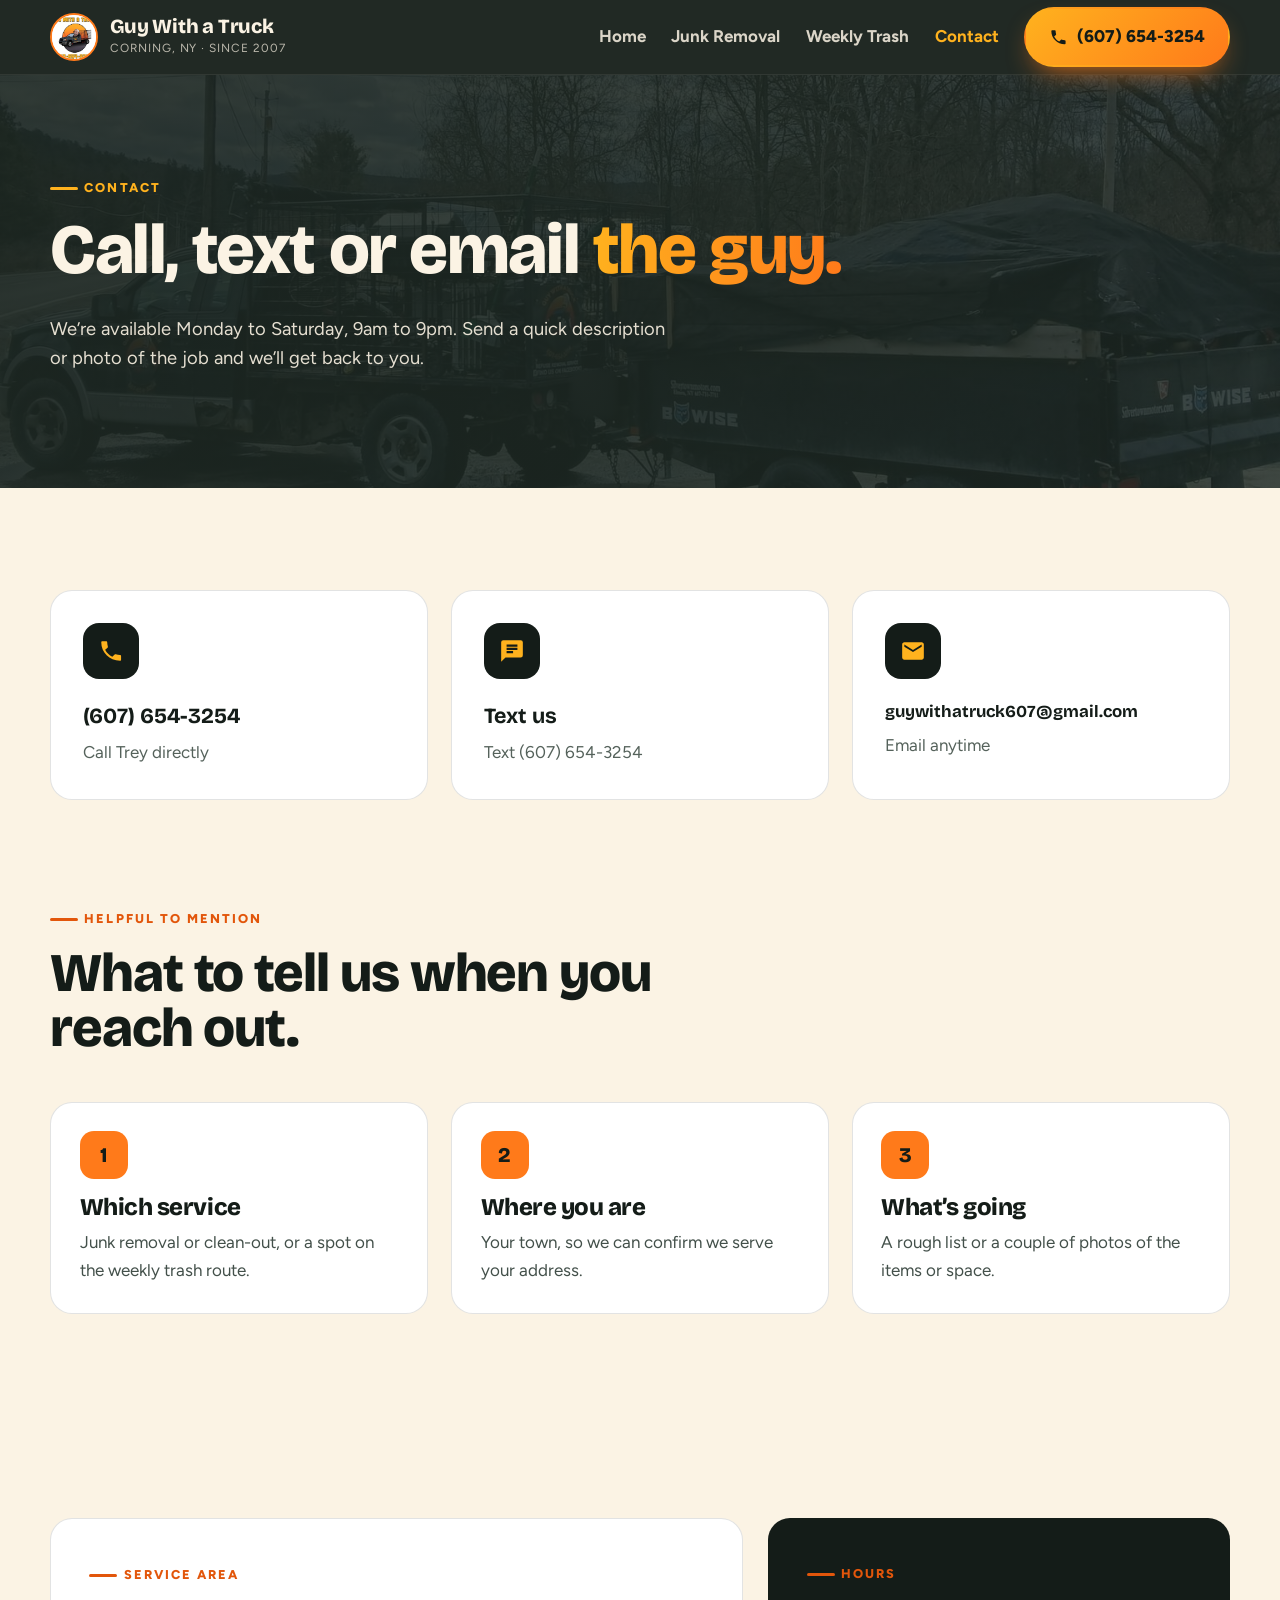
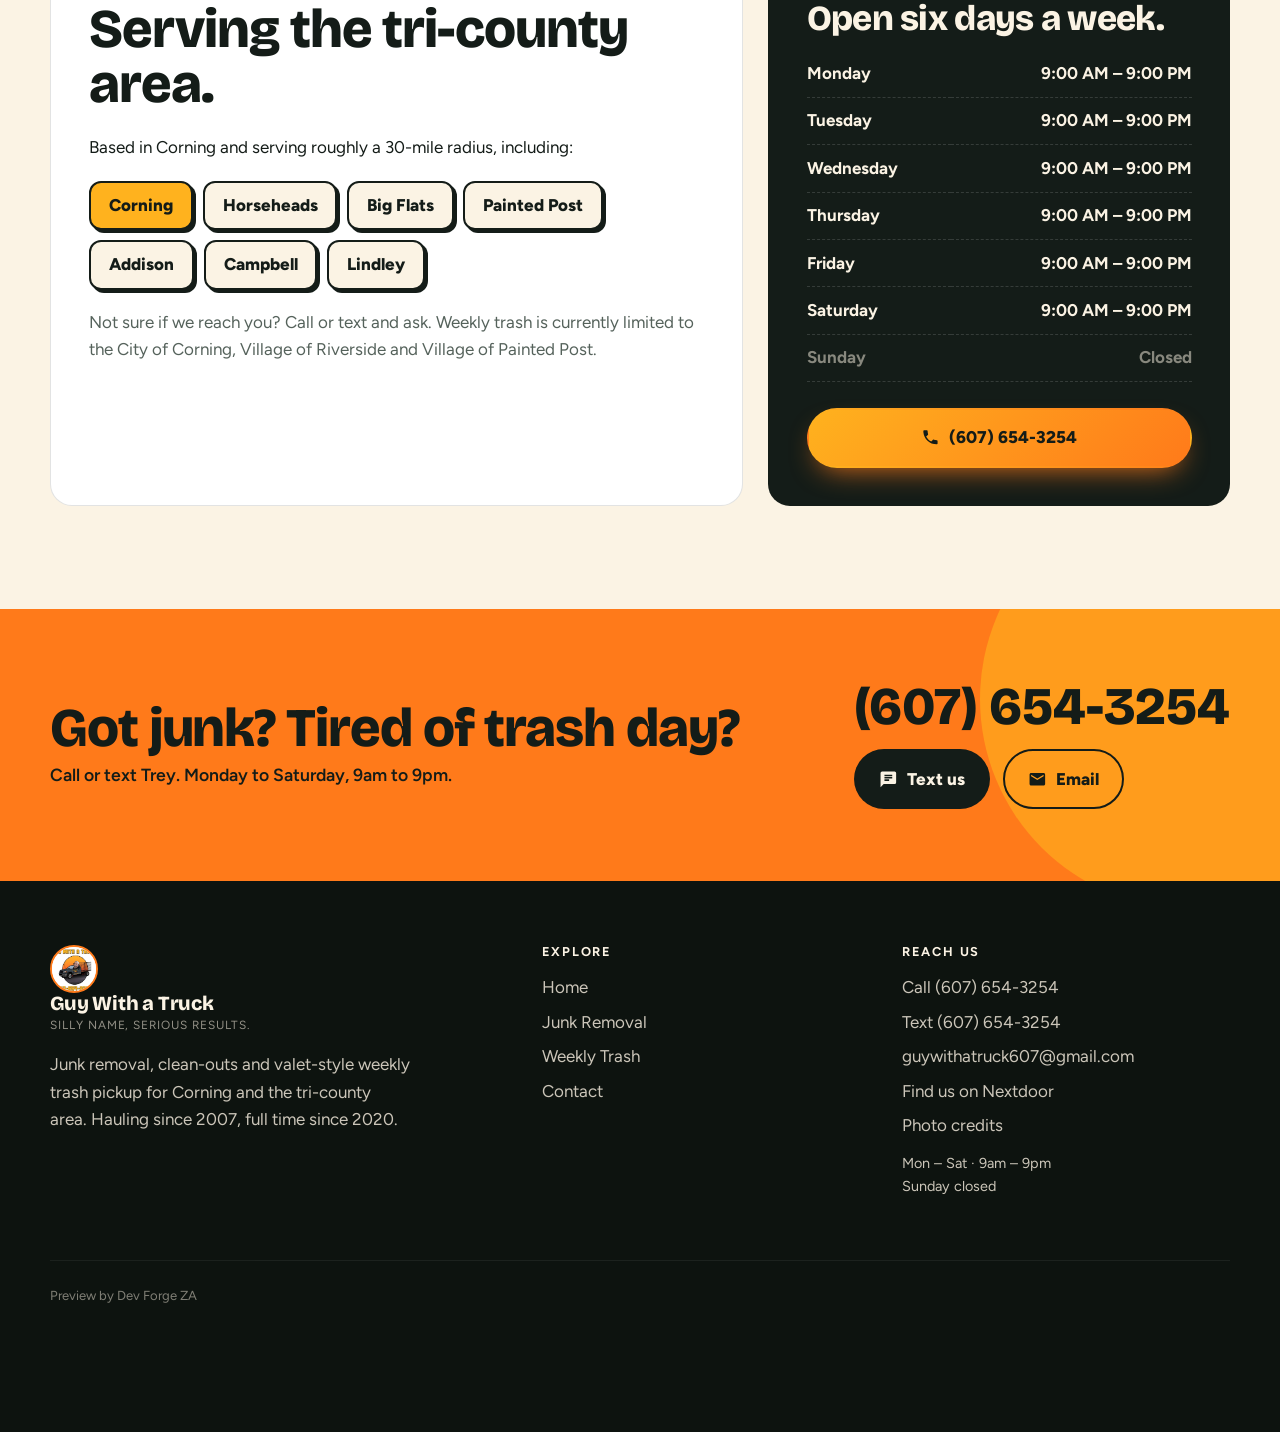
==== commit 1adcedbb: "Jack QA round: fix 390px overflow, sticker fit, #how anchor, unique home photos, single trash checkl" ====
--- a/contact.html
+++ b/contact.html
@@ -7,14 +7,14 @@
 <meta name="description" content="Call or text Guy With a Truck at (607) 654-3254 or email guywithatruck607@gmail.com. Mon to Sat, 9am to 9pm.">
 <meta property="og:title" content="Contact | Guy With a Truck · Corning, NY">
 <meta property="og:description" content="Call or text Guy With a Truck at (607) 654-3254 or email guywithatruck607@gmail.com. Mon to Sat, 9am to 9pm.">
-<meta property="og:image" content="images/truck-trailer-hero.jpg">
+<meta property="og:image" content="https://rudsrudibotha.github.io/guy-with-a-truck-preview/images/truck-trailer-hero.jpg">
 <meta name="theme-color" content="#141c18">
 <link rel="icon" href="images/logo.jpg">
 <link rel="preconnect" href="https://fonts.googleapis.com">
 <link rel="preconnect" href="https://fonts.gstatic.com" crossorigin>
 <link href="https://fonts.googleapis.com/css2?family=Bricolage+Grotesque:opsz,wght@12..96,700;12..96,800&family=Figtree:wght@400;600;700;800&display=swap" rel="stylesheet">
 <link rel="stylesheet" href="styles.css">
-<script type="application/ld+json">{"@context":"https://schema.org","@type":"LocalBusiness","name":"Guy With a Truck","telephone":"+1-607-654-3254","email":"guywithatruck607@gmail.com","address":{"@type":"PostalAddress","addressLocality":"Corning","addressRegion":"NY","addressCountry":"US"},"areaServed":["Corning, NY","Horseheads, NY","Big Flats, NY","Painted Post, NY","Addison, NY","Campbell, NY","Lindley, NY"],"openingHours":"Mo-Sa 09:00-21:00","image":"images/truck-trailer-hero.jpg"}</script>
+<script type="application/ld+json">{"@context":"https://schema.org","@type":"LocalBusiness","name":"Guy With a Truck","telephone":"+1-607-654-3254","email":"guywithatruck607@gmail.com","address":{"@type":"PostalAddress","addressLocality":"Corning","addressRegion":"NY","addressCountry":"US"},"areaServed":["Corning, NY","Horseheads, NY","Big Flats, NY","Painted Post, NY","Addison, NY","Campbell, NY","Lindley, NY"],"openingHours":"Mo-Sa 09:00-21:00","image":"https://rudsrudibotha.github.io/guy-with-a-truck-preview/images/truck-trailer-hero.jpg"}</script>
 </head>
 <body>
 <header class="site-header">
@@ -47,7 +47,7 @@
   <div class="wrap">
     <div class="section-head"><span class="eyebrow">Helpful to mention</span><h2>What to tell us when you reach out.</h2></div>
     <div class="steps">
-      <div class="step"><h3>Which service</h3><p>Junk removal or clean-out, or a spot on the weekly trash route.</p></div>
+      <div class="step"><h3>Which service</h3><p>Junk removal or <span class="nw">clean-out</span>, or a spot on the weekly trash route.</p></div>
       <div class="step"><h3>Where you are</h3><p>Your town, so we can confirm we serve your address.</p></div>
       <div class="step"><h3>What’s going</h3><p>A rough list or a couple of photos of the items or space.</p></div>
     </div>
@@ -90,7 +90,7 @@
     <div class="footer-grid">
       <div class="footer-brand">
         <a class="brand" href="index.html"><img src="images/logo.jpg" alt="" width="48" height="48"><span><strong style="color:#fbf3e4">Guy With a Truck</strong><small>Silly name, serious results.</small></span></a>
-        <p style="margin-top:1rem">Junk removal, clean-outs and valet-style weekly trash pickup for Corning and the tri-county area. Hauling since 2007, full time since 2020.</p>
+        <p style="margin-top:1rem">Junk removal, <span class="nw">clean-outs</span> and valet-style weekly trash pickup for Corning and the tri-county area. Hauling since 2007, full time since 2020.</p>
       </div>
       <div>
         <h4>Explore</h4>
--- a/styles.css
+++ b/styles.css
@@ -13,6 +13,7 @@
 img{max-width:100%;height:auto;display:block}
 a{color:inherit}
 button{font:inherit}
+.nw{white-space:nowrap}
 .wrap{width:min(1180px,100% - 40px);margin-inline:auto}
 h1,h2,h3,h4{font-family:var(--display);line-height:1.02;letter-spacing:-.02em;margin:0 0 .4em}
 h1{font-size:clamp(2.7rem,7vw,5.6rem);font-weight:800}
@@ -60,7 +61,9 @@
 .hero-mini img{width:100%;height:100%;object-fit:cover}
 .sticker{position:absolute;right:-18px;top:-40px;width:150px;height:150px;border-radius:50%;background:linear-gradient(140deg,var(--sun-2),var(--sun));color:var(--ink);display:grid;place-items:center;text-align:center;transform:rotate(-10deg);box-shadow:var(--shadow);border:4px dashed rgba(20,28,24,.35);padding:1rem;z-index:2}
 .sticker b{font-family:var(--display);font-size:2.5rem;line-height:.9;display:block}
-.sticker span{font-weight:800;font-size:.72rem;letter-spacing:.06em;text-transform:uppercase;line-height:1.2}
+.sticker>div{line-height:1}
+.sticker b{margin-bottom:.3rem}
+.sticker span{display:block;font-weight:800;font-size:.72rem;letter-spacing:.05em;text-transform:uppercase;line-height:1.2}
 
 .hero-callout{display:flex;align-items:center;gap:1rem;margin-top:1.8rem;padding:1rem 1.2rem;border-radius:18px;background:rgba(255,178,30,.1);border:1px solid rgba(255,178,30,.4);text-decoration:none;max-width:560px;transition:background .15s}
 .hero-callout:hover{background:rgba(255,178,30,.18)}
@@ -137,6 +140,7 @@
 .story-grid{display:grid;grid-template-columns:.9fr 1.1fr;gap:clamp(2rem,5vw,4.5rem);align-items:start}
 .story-photo{position:relative}
 .story-photo img{border-radius:var(--radius);box-shadow:var(--shadow);aspect-ratio:4/5;object-fit:cover;width:100%}
+.story-photo .story-logo{position:absolute;right:-12px;top:-18px;width:120px;height:120px;border-radius:50%;object-fit:cover;object-position:50% 38%;background:#fff;border:4px solid var(--sun);box-shadow:var(--shadow);transform:rotate(6deg);aspect-ratio:auto}
 .story-photo .caption{position:absolute;left:-14px;bottom:28px;background:var(--sun-2);color:var(--ink);font-family:var(--display);font-weight:800;padding:.7rem 1.1rem;border-radius:14px;transform:rotate(-3deg);box-shadow:var(--shadow);font-size:1.1rem}
 .timeline{list-style:none;padding:0;margin:2rem 0 0;position:relative}
 .timeline::before{content:"";position:absolute;left:44px;top:8px;bottom:8px;width:3px;background:repeating-linear-gradient(var(--sun) 0 10px,transparent 10px 18px)}
@@ -185,13 +189,15 @@
 .cta-phone{font-family:var(--display);font-weight:800;font-size:clamp(2rem,4.5vw,3.3rem);text-decoration:none;display:block;line-height:1}
 
 /* page hero (inner pages) */
-.page-hero{background:var(--ink);color:var(--paper);position:relative;overflow:hidden;isolation:isolate}
-.page-hero img.bg{position:absolute;inset:0;width:100%;height:100%;object-fit:cover;z-index:-2;opacity:.45}
-.page-hero::before{content:"";position:absolute;inset:0;z-index:-1;background:linear-gradient(100deg,rgba(14,20,17,.95),rgba(14,20,17,.55))}
+.page-hero{background:var(--ink-3);color:var(--paper);position:relative;overflow:hidden;isolation:isolate}
+.page-hero img.bg{position:absolute;inset:0;width:100%;height:100%;object-fit:cover;z-index:-2;opacity:.6}
+.page-hero::before{content:"";position:absolute;inset:0;z-index:-1;background:linear-gradient(100deg,rgba(28,38,33,.86) 0%,rgba(28,38,33,.8) 55%,rgba(28,38,33,.64) 100%)}
 .page-hero .wrap{padding:clamp(3.5rem,8vw,6rem) 0}
 .page-hero h1{font-size:clamp(2.4rem,6vw,4.4rem);max-width:820px}
 .page-hero p{max-width:620px;font-size:1.15rem;opacity:.9}
 .page-hero .eyebrow{color:var(--sun-2)}
+.page-hero .sun-text{background-image:linear-gradient(95deg,var(--sun-2),var(--sun))}
+section[id]{scroll-margin-top:74px}
 
 /* steps */
 .steps{display:grid;grid-template-columns:repeat(3,1fr);gap:1.4rem;counter-reset:s}
@@ -204,7 +210,7 @@
 .photo-stack img{position:absolute;border-radius:var(--radius);box-shadow:var(--shadow);object-fit:cover;border:6px solid var(--paper)}
 .photo-stack img:nth-child(1){width:68%;aspect-ratio:3/4;top:0;left:0;transform:rotate(-3deg)}
 .photo-stack img:nth-child(2){width:58%;aspect-ratio:3/4;bottom:0;right:0;transform:rotate(4deg)}
-.flyer{border-radius:var(--radius);box-shadow:var(--shadow);max-width:420px;margin-inline:auto;transform:rotate(2deg);border:6px solid #fff}
+.flyer{border-radius:var(--radius);box-shadow:var(--shadow);max-width:min(420px,100%);margin-inline:auto;transform:rotate(2deg);border:6px solid #fff}
 
 /* contact tiles */
 .tiles{display:grid;grid-template-columns:repeat(3,1fr);gap:1.4rem}
@@ -228,22 +234,26 @@
 .mobile-callbar{display:none}
 
 @media (max-width:980px){
-  .hero-grid,.duo,.trash-grid,.ba-grid,.story-grid,.area-grid,.two-col{grid-template-columns:1fr}
-  .reviews,.steps,.tiles{grid-template-columns:1fr}
+  .hero-grid,.duo,.trash-grid,.ba-grid,.story-grid,.area-grid,.two-col{grid-template-columns:minmax(0,1fr)}
+  .reviews,.steps,.tiles{grid-template-columns:minmax(0,1fr)}
+  .photo-stack img:nth-child(1){left:12px}
+  .photo-stack img:nth-child(2){right:12px}
   .strip{grid-template-columns:repeat(2,1fr)}
   .price-card{margin-top:3.5rem}
   .footer-grid{grid-template-columns:1fr 1fr}
   .footer-brand{grid-column:1/-1}
 }
-@media (max-width:820px){
+@media (max-width:860px){
   .nav-toggle{display:block}
   .nav-links{position:absolute;top:100%;left:0;right:0;background:var(--ink);flex-direction:column;align-items:stretch;gap:0;padding:.5rem 20px 1.2rem;display:none;border-bottom:3px solid var(--sun)}
   .nav-links.is-open{display:flex}
   .nav-links a:not(.btn){padding:.9rem 0;border-bottom:1px solid rgba(255,255,255,.08)}
   .nav-links .btn{margin-top:1rem}
-  .sticker{width:104px;height:104px;right:-4px;top:-26px;padding:.5rem}
-  .sticker b{font-size:1.6rem}
-  .sticker span{font-size:.5rem}
+}
+@media (max-width:820px){
+  .sticker{width:132px;height:132px;right:-6px;top:-34px;padding:0}
+  .sticker b{font-size:2rem}
+  .sticker span{font-size:.6rem;letter-spacing:.03em}
   .hero-mini{display:none}
   .hero-media{order:-1;margin:1.2rem 8px .4rem}
   .hero-grid{padding-top:1.2rem;gap:1.6rem}
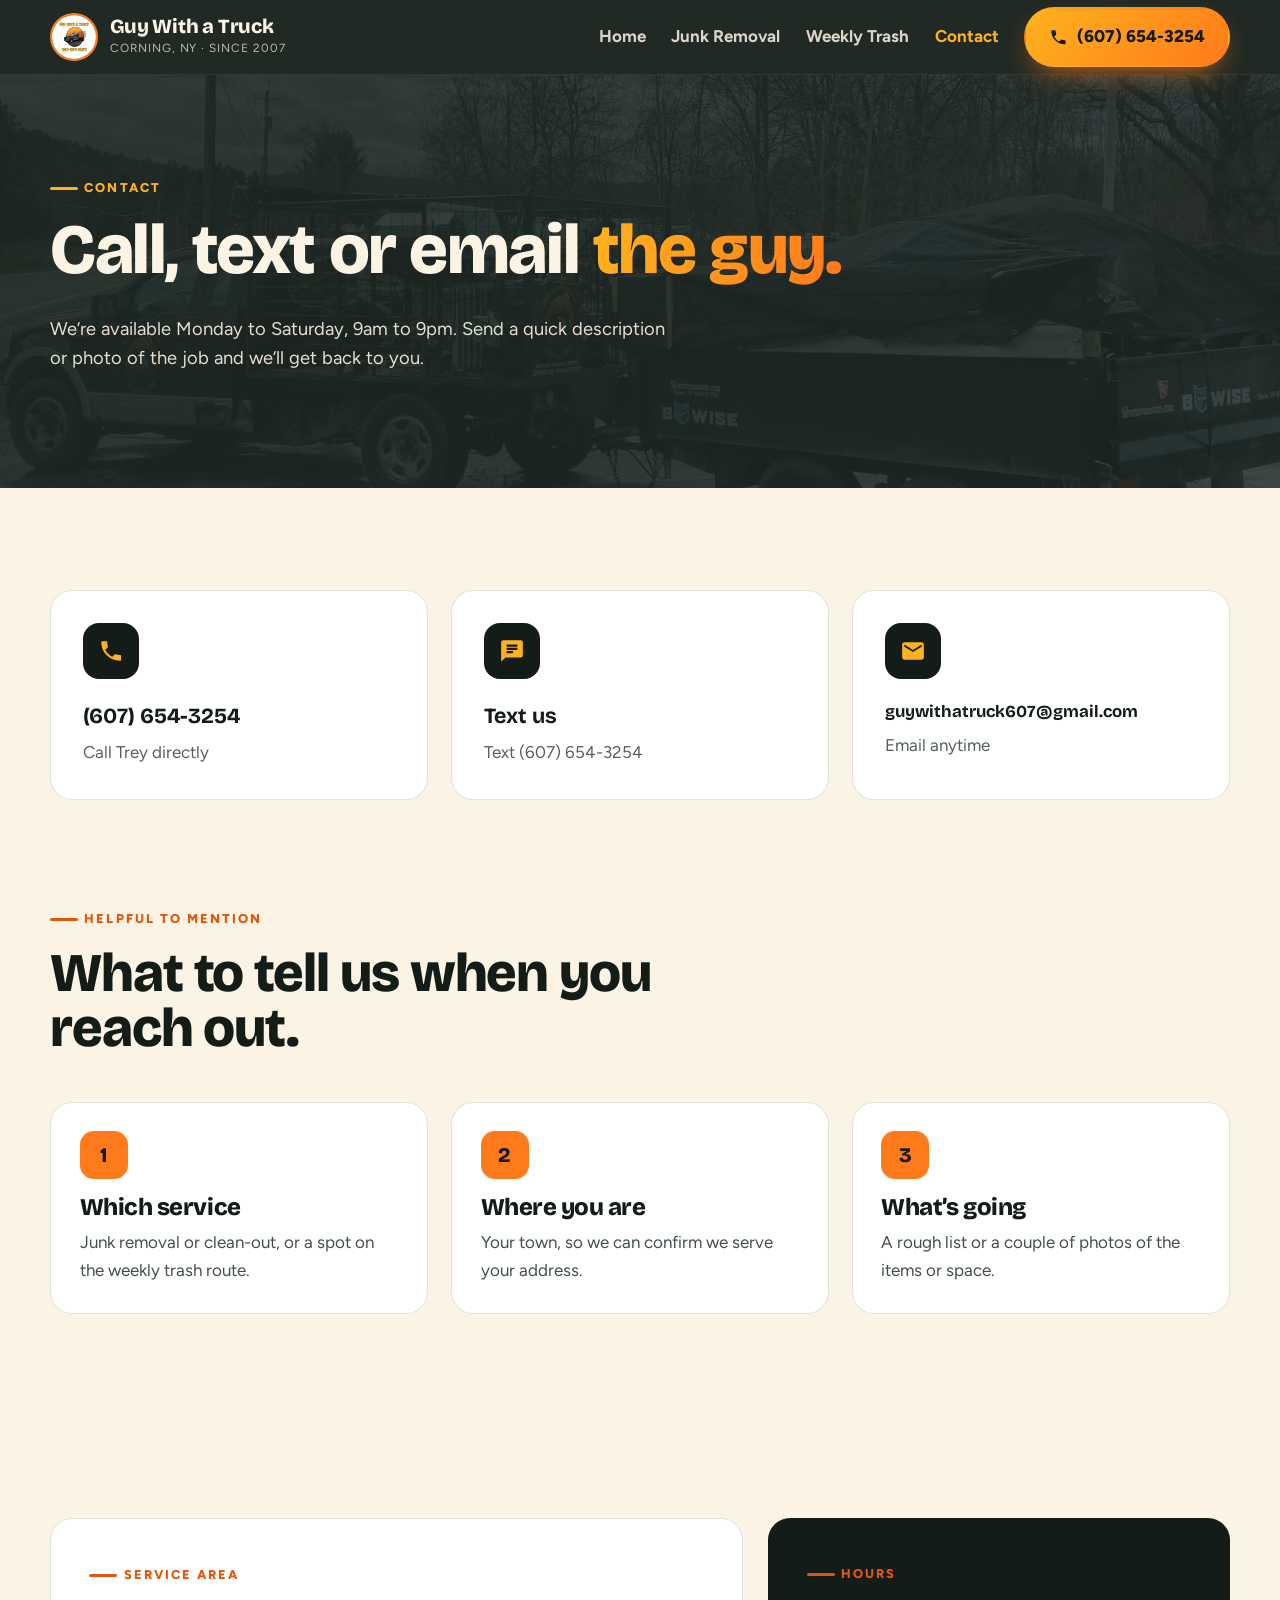
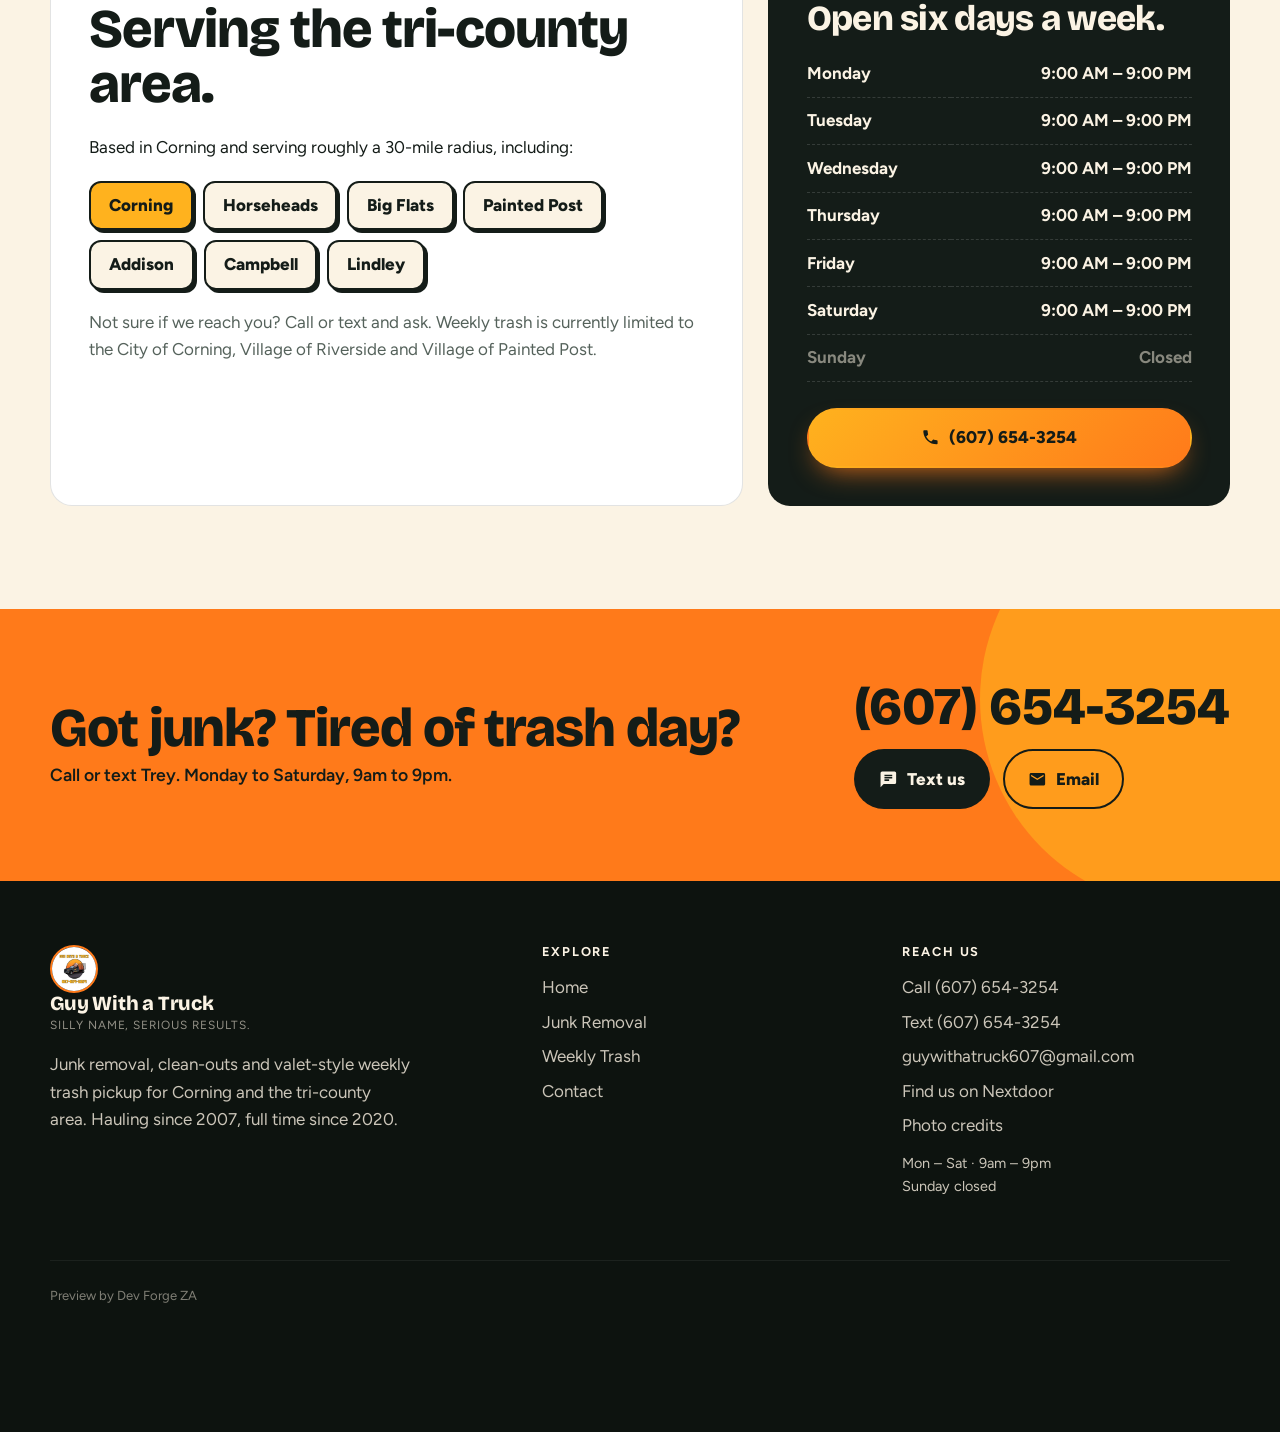
==== commit 5e70b537: "Jack re-QA 1 Oct: drop 'Fully insured', hamburger at <=1024px, sticker inside frame and reworded, cl" ====
--- a/contact.html
+++ b/contact.html
@@ -19,7 +19,7 @@
 <body>
 <header class="site-header">
   <div class="wrap nav-bar">
-    <a class="brand" href="index.html"><img src="images/logo.jpg" alt="Guy With a Truck logo" width="48" height="48"><span><strong>Guy With a Truck</strong><small>Corning, NY · Since 2007</small></span></a>
+    <a class="brand" href="index.html"><img src="images/logo-round.jpg" alt="Guy With a Truck logo" width="48" height="48"><span><strong>Guy With a Truck</strong><small>Corning, NY · Since 2007</small></span></a>
     <button class="nav-toggle" type="button" aria-expanded="false" aria-controls="site-nav" aria-label="Open menu"><svg viewBox="0 0 24 24" aria-hidden="true"><path d="M4 7h16v2H4zm0 4h16v2H4zm0 4h16v2H4z"/></svg></button>
     <nav class="nav-links" id="site-nav"><a href="index.html">Home</a><a href="junk-removal.html">Junk Removal</a><a href="weekly-trash.html">Weekly Trash</a><a href="contact.html" aria-current="page">Contact</a><a class="btn btn-sun" href="tel:+16076543254"><svg viewBox="0 0 24 24" aria-hidden="true"><path d="M6.6 10.8c1.4 2.8 3.8 5.1 6.6 6.6l2.2-2.2c.3-.3.7-.4 1.1-.2 1.2.4 2.5.6 3.8.6.6 0 1 .4 1 1V20c0 .6-.4 1-1 1C10.6 21 3 13.4 3 4c0-.6.4-1 1-1h3.5c.6 0 1 .4 1 1 0 1.3.2 2.6.6 3.8.1.4 0 .8-.3 1.1L6.6 10.8z"/></svg> (607) 654-3254</a></nav>
   </div>
@@ -47,7 +47,7 @@
   <div class="wrap">
     <div class="section-head"><span class="eyebrow">Helpful to mention</span><h2>What to tell us when you reach out.</h2></div>
     <div class="steps">
-      <div class="step"><h3>Which service</h3><p>Junk removal or <span class="nw">clean-out</span>, or a spot on the weekly trash route.</p></div>
+      <div class="step"><h3>Which service</h3><p><span class="tx">Junk removal or <span class="nw">clean-out</span>, or a spot on the weekly trash route.</span></p></div>
       <div class="step"><h3>Where you are</h3><p>Your town, so we can confirm we serve your address.</p></div>
       <div class="step"><h3>What’s going</h3><p>A rough list or a couple of photos of the items or space.</p></div>
     </div>
@@ -89,8 +89,8 @@
   <div class="wrap">
     <div class="footer-grid">
       <div class="footer-brand">
-        <a class="brand" href="index.html"><img src="images/logo.jpg" alt="" width="48" height="48"><span><strong style="color:#fbf3e4">Guy With a Truck</strong><small>Silly name, serious results.</small></span></a>
-        <p style="margin-top:1rem">Junk removal, <span class="nw">clean-outs</span> and valet-style weekly trash pickup for Corning and the tri-county area. Hauling since 2007, full time since 2020.</p>
+        <a class="brand" href="index.html"><img src="images/logo-round.jpg" alt="" width="48" height="48"><span><strong style="color:#fbf3e4">Guy With a Truck</strong><small>Silly name, serious results.</small></span></a>
+        <p style="margin-top:1rem"><span class="tx">Junk removal, <span class="nw">clean-outs</span> and valet-style weekly trash pickup for Corning and the tri-county area. Hauling since 2007, full time since 2020.</span></p>
       </div>
       <div>
         <h4>Explore</h4>
@@ -115,6 +115,7 @@
 </div>
 <script>
 (function(){var b=document.querySelector('.nav-toggle'),n=document.getElementById('site-nav');if(b&&n)b.addEventListener('click',function(){var o=n.classList.toggle('is-open');b.setAttribute('aria-expanded',o);b.setAttribute('aria-label',o?'Close menu':'Open menu');});
+if(b&&n)document.addEventListener('keydown',function(e){if((e.key==='Escape'||e.key==='Esc')&&n.classList.contains('is-open')){n.classList.remove('is-open');b.setAttribute('aria-expanded','false');b.setAttribute('aria-label','Open menu');b.focus();}});
 document.querySelectorAll('.ba').forEach(function(el){var r=el.querySelector('input');if(!r)return;var f=function(){el.style.setProperty('--pos',r.value+'%');};r.addEventListener('input',f);f();});})();
 </script>
 </body>
--- a/styles.css
+++ b/styles.css
@@ -14,6 +14,7 @@
 a{color:inherit}
 button{font:inherit}
 .nw{white-space:nowrap}
+.btn .tx{white-space:nowrap}
 .wrap{width:min(1180px,100% - 40px);margin-inline:auto}
 h1,h2,h3,h4{font-family:var(--display);line-height:1.02;letter-spacing:-.02em;margin:0 0 .4em}
 h1{font-size:clamp(2.7rem,7vw,5.6rem);font-weight:800}
@@ -37,11 +38,11 @@
 .site-header{position:sticky;top:0;z-index:50;background:rgba(20,28,24,.94);backdrop-filter:blur(10px);color:var(--paper);border-bottom:1px solid rgba(255,255,255,.07)}
 .nav-bar{display:flex;align-items:center;justify-content:space-between;gap:1rem;min-height:74px}
 .brand{display:flex;align-items:center;gap:.75rem;text-decoration:none}
-.brand img{width:48px;height:48px;border-radius:50%;object-fit:cover;object-position:50% 30%;border:2px solid var(--sun);background:#fff}
+.brand img{width:48px;height:48px;border-radius:50%;object-fit:cover;object-position:50% 50%;border:2px solid var(--sun);background:#fff}
 .brand strong{display:block;font-family:var(--display);font-size:1.25rem;font-weight:800;letter-spacing:-.01em;line-height:1}
 .brand small{display:block;font-size:.74rem;opacity:.7;letter-spacing:.08em;text-transform:uppercase;margin-top:3px}
 .nav-links{display:flex;align-items:center;gap:1.6rem}
-.nav-links a:not(.btn){text-decoration:none;font-weight:700;opacity:.85}
+.nav-links a:not(.btn){text-decoration:none;font-weight:700;opacity:.85;white-space:nowrap}
 .nav-links a:not(.btn):hover,.nav-links a[aria-current]{opacity:1;color:var(--sun-2)}
 .nav-toggle{display:none;background:none;border:0;color:var(--paper);padding:.4rem;cursor:pointer}
 .nav-toggle svg{width:30px;height:30px}
@@ -59,11 +60,12 @@
 .hero-frame img{width:100%;height:100%;object-fit:cover;object-position:18% 55%}
 .hero-mini{position:absolute;left:-54px;bottom:-70px;width:32%;border-radius:20px;overflow:hidden;border:6px solid var(--paper);box-shadow:var(--shadow);transform:rotate(-5deg);aspect-ratio:3/4}
 .hero-mini img{width:100%;height:100%;object-fit:cover}
-.sticker{position:absolute;right:-18px;top:-40px;width:150px;height:150px;border-radius:50%;background:linear-gradient(140deg,var(--sun-2),var(--sun));color:var(--ink);display:grid;place-items:center;text-align:center;transform:rotate(-10deg);box-shadow:var(--shadow);border:4px dashed rgba(20,28,24,.35);padding:1rem;z-index:2}
+.sticker{position:absolute;right:-6px;top:-40px;width:150px;height:150px;border-radius:50%;background:linear-gradient(140deg,var(--sun-2),var(--sun));color:var(--ink);display:grid;place-items:center;text-align:center;transform:rotate(-10deg);box-shadow:var(--shadow);border:4px dashed rgba(20,28,24,.35);padding:1rem;z-index:2}
 .sticker b{font-family:var(--display);font-size:2.5rem;line-height:.9;display:block}
 .sticker>div{line-height:1}
-.sticker b{margin-bottom:.3rem}
+.sticker b{margin:.12rem 0 .1rem}
 .sticker span{display:block;font-weight:800;font-size:.72rem;letter-spacing:.05em;text-transform:uppercase;line-height:1.2}
+.sticker span.sm{font-size:.6rem;letter-spacing:.04em;margin-top:.15rem;opacity:.85}
 
 .hero-callout{display:flex;align-items:center;gap:1rem;margin-top:1.8rem;padding:1rem 1.2rem;border-radius:18px;background:rgba(255,178,30,.1);border:1px solid rgba(255,178,30,.4);text-decoration:none;max-width:560px;transition:background .15s}
 .hero-callout:hover{background:rgba(255,178,30,.18)}
@@ -112,7 +114,7 @@
 .checks li{display:flex;gap:.7rem;align-items:flex-start;font-weight:600}
 .checks li svg{color:var(--sun-2);width:1.35em;height:1.35em;margin-top:.1em}
 .price-card{background:var(--paper);color:var(--ink);border-radius:var(--radius);padding:2rem;box-shadow:var(--shadow);position:relative}
-.price-card .logo-bubble{width:120px;height:120px;border-radius:50%;object-fit:cover;object-position:50% 35%;border:4px solid var(--sun);margin:-80px auto 1rem;background:#fff}
+.price-card .logo-bubble{width:120px;height:120px;border-radius:50%;object-fit:cover;object-position:50% 50%;border:4px solid var(--sun);margin:-80px auto 1rem;background:#fff}
 .price{font-family:var(--display);font-weight:800;font-size:3.4rem;line-height:1;text-align:center}
 .price small{font-size:1rem;font-weight:700;color:#55625b;margin-left:.2rem}
 .price-note{text-align:center;color:#55625b;font-size:.92rem;margin:.4rem 0 1.4rem}
@@ -140,7 +142,7 @@
 .story-grid{display:grid;grid-template-columns:.9fr 1.1fr;gap:clamp(2rem,5vw,4.5rem);align-items:start}
 .story-photo{position:relative}
 .story-photo img{border-radius:var(--radius);box-shadow:var(--shadow);aspect-ratio:4/5;object-fit:cover;width:100%}
-.story-photo .story-logo{position:absolute;right:-12px;top:-18px;width:120px;height:120px;border-radius:50%;object-fit:cover;object-position:50% 38%;background:#fff;border:4px solid var(--sun);box-shadow:var(--shadow);transform:rotate(6deg);aspect-ratio:auto}
+.story-photo .story-logo{position:absolute;right:-12px;top:-18px;width:120px;height:120px;border-radius:50%;object-fit:cover;object-position:50% 50%;background:#fff;border:4px solid var(--sun);box-shadow:var(--shadow);transform:rotate(6deg);aspect-ratio:auto}
 .story-photo .caption{position:absolute;left:-14px;bottom:28px;background:var(--sun-2);color:var(--ink);font-family:var(--display);font-weight:800;padding:.7rem 1.1rem;border-radius:14px;transform:rotate(-3deg);box-shadow:var(--shadow);font-size:1.1rem}
 .timeline{list-style:none;padding:0;margin:2rem 0 0;position:relative}
 .timeline::before{content:"";position:absolute;left:44px;top:8px;bottom:8px;width:3px;background:repeating-linear-gradient(var(--sun) 0 10px,transparent 10px 18px)}
@@ -233,17 +235,22 @@
 /* mobile call bar */
 .mobile-callbar{display:none}
 
+@media (max-width:1279px){
+  .hero-mini{left:-12px}
+}
 @media (max-width:980px){
   .hero-grid,.duo,.trash-grid,.ba-grid,.story-grid,.area-grid,.two-col{grid-template-columns:minmax(0,1fr)}
   .reviews,.steps,.tiles{grid-template-columns:minmax(0,1fr)}
   .photo-stack img:nth-child(1){left:12px}
   .photo-stack img:nth-child(2){right:12px}
+  .hero-media{margin-inline:8px}
+  .sticker{right:4px;top:-30px}
   .strip{grid-template-columns:repeat(2,1fr)}
   .price-card{margin-top:3.5rem}
   .footer-grid{grid-template-columns:1fr 1fr}
   .footer-brand{grid-column:1/-1}
 }
-@media (max-width:860px){
+@media (max-width:1024px){
   .nav-toggle{display:block}
   .nav-links{position:absolute;top:100%;left:0;right:0;background:var(--ink);flex-direction:column;align-items:stretch;gap:0;padding:.5rem 20px 1.2rem;display:none;border-bottom:3px solid var(--sun)}
   .nav-links.is-open{display:flex}
@@ -251,9 +258,10 @@
   .nav-links .btn{margin-top:1rem}
 }
 @media (max-width:820px){
-  .sticker{width:132px;height:132px;right:-6px;top:-34px;padding:0}
+  .sticker{width:132px;height:132px;right:2px;top:-30px;padding:0}
   .sticker b{font-size:2rem}
   .sticker span{font-size:.6rem;letter-spacing:.03em}
+  .sticker span.sm{font-size:.52rem}
   .hero-mini{display:none}
   .hero-media{order:-1;margin:1.2rem 8px .4rem}
   .hero-grid{padding-top:1.2rem;gap:1.6rem}
